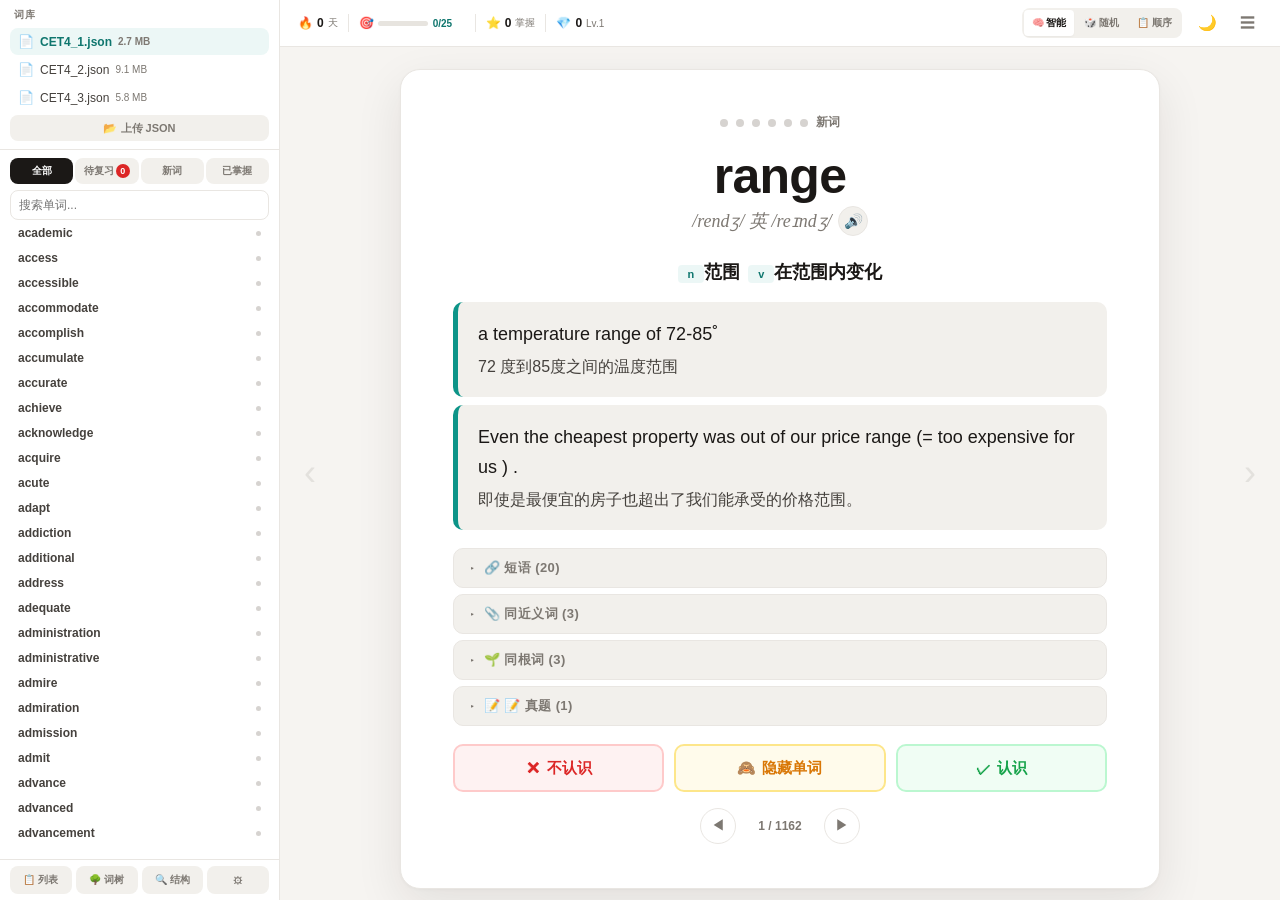
==== viewer.html @ 0e66615e "添加侧边栏收起功能（桌面/iPad）和屏幕左右点击翻词区域" ====
<!DOCTYPE html>
<html lang="zh-CN">
<head>
<meta charset="UTF-8">
<meta name="viewport" content="width=device-width,initial-scale=1">
<title>别时容易见时难</title>
<style>
:root{--bg:#f6f4f1;--sur:#fff;--s2:#f2f0ec;--s3:#e7e4df;--ink:#1b1816;--ik2:#45413d;--mu:#7d7872;--ln:#e9e6e2;--ac:#0d9488;--ad:rgba(13,148,136,0.08);--su:#16a34a;--sb:#f0fdf4;--da:#dc2626;--db:#fef2f2;--am:#d97706;--bl:#2563eb;--pu:#7c3aed;--ra:16px;--rs:10px;--rx:8px}
.dark{--bg:#1a1817;--sur:#252220;--s2:#2d2a28;--s3:#3d3a37;--ink:#e8e4e1;--ik2:#b8b3af;--mu:#8d8782;--ln:#353230;--ad:rgba(13,148,136,0.15);--sb:#0d2e1a;--db:#3f1a1a}
.dark .scard{box-shadow:0 1px 3px rgba(0,0,0,.2),0 16px 48px rgba(0,0,0,.35)}
.dark .scard.ok{box-shadow:0 0 0 3px var(--su),0 16px 48px rgba(0,0,0,.35)}
.dark .scard.no{box-shadow:0 0 0 3px var(--da),0 16px 48px rgba(0,0,0,.35)}
.dark .dz{border-color:#3d3a37}.dark .ldot{background:#4d4a47}.dark .wdot{background:#4d4a47}
.dark .mbtn.ac{box-shadow:0 1px 2px rgba(0,0,0,.3)}.dark .mbtn.ac{color:var(--ink)}
.dark tr:hover td{background:#2d2a28}.dark th:hover{background:#353230}
.dark .modal-overlay{background:rgba(0,0,0,.6)}.dark .toast{background:#e8e4e1;color:#1a1817}
.dark .wli.ac,.dark .fitem.ac{color:#2dd4bf}
.dark .act.no{border-color:#5c1a1a}.dark .act.no:hover{background:#3f1a1a}
.dark .act.ok{border-color:#0d3d1a}.dark .act.ok:hover{background:#0d2e1a}
.dark .act.rv{background:#2d2410;border-color:#5c4a18}.dark .act.rv:hover{background:#3d3018}
.dark .dbtn2.rst:hover{background:#3f1a1a}
.dark .dbtn2.exp{background:#0d1a3a;color:#60a5fa}.dark .dbtn2.exp:hover{background:#152540}
.dark .dbtn2.imp{background:#1a1035;color:#a78bfa}.dark .dbtn2.imp:hover{background:#251845}
.dark .spbtn{background:#2d2a28;border-color:#3d3a37}.dark .spbtn:hover{background:#3d3a37}
*{box-sizing:border-box;margin:0;padding:0}
body{background:var(--bg);color:var(--ink);font-family:-apple-system,BlinkMacSystemFont,"Segoe UI","PingFang SC","Microsoft YaHei",sans-serif;height:100vh;overflow:hidden;-webkit-font-smoothing:antialiased}
button,input{font:inherit;outline:none}button{cursor:pointer;background:none;border:none}
.hid{display:none!important}

.app{display:flex;height:100vh}
.side{width:280px;min-width:280px;background:var(--sur);border-right:1px solid var(--ln);display:flex;flex-direction:column;z-index:40;transition:transform .25s}
.side-sec{padding:8px 10px}.side-sec+.side-sec{border-top:1px solid var(--ln);flex:1;display:flex;flex-direction:column;min-height:0}
.side-ttl{font-size:10px;font-weight:800;text-transform:uppercase;letter-spacing:.5px;color:var(--mu);margin-bottom:6px;padding:0 4px}
.flist{display:flex;flex-direction:column;gap:1px;margin-bottom:4px}
.fitem{display:flex;align-items:center;gap:6px;width:100%;padding:6px 8px;border-radius:var(--rx);font-size:12px;text-align:left;color:var(--ik2);transition:background .1s}
.fitem:hover{background:var(--s2)}.fitem.ac{background:var(--ad);color:#0f766e;font-weight:700}
.fitem .fi{font-size:13px;flex-shrink:0}.fitem .fn{overflow:hidden;text-overflow:ellipsis;white-space:nowrap;display:block}.fitem .fs{display:block;font-size:10px;color:var(--mu)}
.up-row{margin-top:2px}.up-btn{display:block;width:100%;height:26px;border-radius:var(--rx);background:var(--s2);font-size:11px;font-weight:600;color:var(--mu);display:flex;align-items:center;justify-content:center;cursor:pointer}.up-btn:hover{background:var(--s3);color:var(--ink)}

.ftabs{display:flex;gap:2px;margin-bottom:6px}
.ftab{flex:1;height:26px;border-radius:var(--rx);font-size:10px;font-weight:600;color:var(--mu);background:var(--s2);display:flex;align-items:center;justify-content:center;gap:2px;transition:all .1s}
.ftab:hover{color:var(--ik2);background:var(--s3)}.ftab.ac{background:var(--ink);color:#fff}
.badge{display:inline-flex;align-items:center;justify-content:center;min-width:14px;height:14px;padding:0 3px;border-radius:7px;background:var(--da);color:#fff;font-size:9px;font-weight:700}.ftab.ac .badge{background:rgba(255,255,255,.3)}

.srch{width:100%;height:30px;padding:0 8px;border:1px solid var(--ln);border-radius:var(--rx);font-size:12px;background:var(--sur);margin-bottom:4px}.srch:focus{border-color:var(--ac);box-shadow:0 0 0 3px var(--ad)}
.wlist{flex:1;overflow-y:auto;display:flex;flex-direction:column;gap:1px}
.wli{display:flex;align-items:center;justify-content:space-between;padding:5px 8px;border-radius:var(--rx);font-size:12px;text-align:left;color:var(--ik2);transition:background .1s}
.wli:hover{background:var(--s2)}.wli.ac{background:var(--ad);color:#0f766e;font-weight:700}
.wli .ww{font-weight:600;overflow:hidden;text-overflow:ellipsis;white-space:nowrap}
.wdot{width:5px;height:5px;border-radius:50%;background:#d6d3d0;flex-shrink:0}
.wdot.l0{background:#d6d3d0}.wdot.l1{background:var(--da)}.wdot.l2{background:var(--am)}.wdot.l3{background:var(--bl)}.wdot.l4{background:var(--ac)}.wdot.l5{background:var(--su)}.wdot.l6{background:var(--pu)}

.sfoot{padding:6px 10px;border-top:1px solid var(--ln);display:flex;gap:4px}
.sfbtn{flex:1;height:28px;border-radius:var(--rx);font-size:10px;font-weight:600;color:var(--mu);background:var(--s2);transition:all .1s}.sfbtn:hover{background:var(--s3);color:var(--ink)}

.main{flex:1;display:flex;flex-direction:column;min-width:0;overflow:hidden;position:relative}
.sbar{display:flex;align-items:center;gap:10px;padding:8px 18px;background:var(--sur);border-bottom:1px solid var(--ln);flex-shrink:0;flex-wrap:wrap}
.sbi{display:flex;align-items:center;gap:4px;font-size:12px;font-weight:600;white-space:nowrap}
.sbi .sv{font-weight:800}.sbi .sl{color:var(--mu);font-weight:500;font-size:10px}
.sd{width:1px;height:18px;background:var(--ln)}
.pwrap{display:flex;align-items:center;gap:5px}
.pbar{width:50px;height:5px;background:var(--s3);border-radius:3px;overflow:hidden}
.pfill{height:100%;background:var(--ac);border-radius:3px;transition:width .35s}
.ptxt{font-size:10px;font-weight:700;color:#0f766e;min-width:32px}
.ssp{flex:1}
.msw{display:flex;gap:2px;background:var(--s2);border-radius:var(--rx);padding:2px}
.mbtn{height:26px;padding:0 8px;border-radius:4px;font-size:10px;font-weight:700;color:var(--mu)}.mbtn:hover{color:var(--ik2)}.mbtn.ac{background:var(--sur);color:var(--ink);box-shadow:0 1px 2px rgba(0,0,0,.04)}
.ibtn{width:30px;height:30px;border-radius:var(--rx);font-size:15px;color:var(--mu);display:flex;align-items:center;justify-content:center}.ibtn:hover{background:var(--s2)}

.study{flex:1;overflow-y:auto;display:flex;flex-direction:column;align-items:center;padding:22px 16px 36px}
.welc{display:flex;flex-direction:column;align-items:center;justify-content:center;flex:1;width:100%;max-width:540px;text-align:center}
.dz{border:2px dashed #d6d3d0;border-radius:16px;background:var(--sur);padding:40px 24px;transition:all .2s}.dz.dover{border-color:var(--ac);background:var(--ad)}
.dz h2{font-size:22px;font-weight:800;margin-bottom:6px}.dz .dp{font-size:13px;color:var(--mu);margin:4px 0}
.dbtn{display:inline-block;padding:10px 24px;border-radius:var(--rs);background:var(--ac);color:#fff;font-size:13px;font-weight:700;cursor:pointer;margin:8px 0}.dbtn:hover{background:#0f766e}

.loading{display:flex;flex-direction:column;align-items:center;gap:10px;color:var(--mu);flex:1;justify-content:center}
.ldr{width:28px;height:28px;border:3px solid var(--ln);border-top-color:var(--ac);border-radius:50%;animation:spin .7s linear infinite}@keyframes spin{to{transform:rotate(360deg)}}

.card-wrap{width:760px;max-width:100%}
.scard{padding:44px 52px;background:var(--sur);border-radius:20px;border:1px solid var(--ln);box-shadow:0 1px 3px rgba(0,0,0,.03),0 16px 48px rgba(28,25,23,.09);animation:cin .28s ease}@keyframes cin{from{opacity:0;transform:translateY(10px)}to{opacity:1;transform:translateY(0)}}
.scard.ok{box-shadow:0 0 0 3px var(--su),0 16px 48px rgba(28,25,23,.09)}.scard.no{box-shadow:0 0 0 3px var(--da),0 16px 48px rgba(28,25,23,.09)}
.lvlrow{display:flex;align-items:center;justify-content:center;gap:8px;margin-bottom:18px}
.ldot{width:8px;height:8px;border-radius:50%;background:#d6d3d0;transition:all .3s}.ldot.fil{background:var(--ac)}.ldot.mst{background:var(--pu);box-shadow:0 0 5px rgba(124,58,237,.3)}
.lvltxt{font-size:12px;font-weight:700;color:var(--mu);letter-spacing:.3px}
.wzone{text-align:center;margin-bottom:24px;position:relative}
.word{font-size:clamp(30px,7vw,50px);font-weight:900;letter-spacing:-.7px;line-height:1.1;color:var(--ink);margin-bottom:2px;cursor:pointer;user-select:none;transition:filter .3s,opacity .3s}.word.blr{filter:blur(10px);opacity:.1}
.wblur{position:absolute;top:50%;left:50%;transform:translate(-50%,-50%);pointer-events:none;font-size:12px;color:var(--mu);opacity:0;transition:opacity .2s}.word.blr~.wblur{opacity:1}
.pron{font-size:18px;color:var(--mu);font-family:Georgia,serif;font-style:italic;display:flex;align-items:center;justify-content:center;gap:6px}
.spbtn{width:30px;height:30px;border-radius:50%;background:var(--s2);font-size:14px;display:inline-flex;align-items:center;justify-content:center;border:1px solid var(--ln);flex-shrink:0}.spbtn:hover{background:var(--s3)}

.trans{display:flex;flex-wrap:wrap;gap:8px;margin-bottom:18px;justify-content:center}
.tpos{font-size:11px;font-weight:800;color:#0f766e;background:var(--ad);padding:3px 10px;border-radius:4px}.tmean{font-size:18px;color:var(--ink);font-weight:600}

.sents{display:flex;flex-direction:column;gap:8px;margin-bottom:18px}
.sent{padding:18px 20px;background:var(--s2);border-radius:var(--rs);border-left:5px solid var(--ac)}.sent .en{font-size:18px;line-height:1.65;color:var(--ink);font-weight:500;margin-bottom:4px}.sent .cn{font-size:16px;color:var(--ik2);line-height:1.6}

.extras{margin-bottom:18px}
.xsec{border:1px solid var(--ln);border-radius:var(--rs);background:var(--s2);margin-bottom:6px;overflow:hidden}
.xsec summary{padding:10px 16px;font-size:13px;font-weight:700;text-transform:uppercase;letter-spacing:.4px;color:var(--mu);cursor:pointer;list-style:none;display:flex;align-items:center;gap:4px;user-select:none}.xsec summary::-webkit-details-marker{display:none}.xsec summary::before{content:'▸';font-size:8px;width:10px;transition:transform .15s}.xsec[open] summary::before{transform:rotate(90deg)}.xsec summary:hover{color:var(--ink)}.xbody{padding:0 16px 12px}.xline{font-size:15px;line-height:1.7;color:var(--ik2);margin-bottom:4px}.xline b{color:var(--ink);font-weight:700}

.acts{display:flex;gap:10px;margin-bottom:16px}
.act{flex:1;height:48px;border-radius:var(--rs);font-size:15px;font-weight:700;display:flex;align-items:center;justify-content:center;gap:6px;transition:all .15s;border:2px solid transparent}
.act.no{background:var(--db);color:var(--da);border-color:#fecaca}.act.no:hover{background:#fee2e2;transform:translateY(-1px);box-shadow:0 3px 10px rgba(220,38,38,.1)}
.act.rv{background:#fffbeb;color:var(--am);border-color:#fde68a}.act.rv:hover{background:#fef3c7;transform:translateY(-1px);box-shadow:0 3px 10px rgba(217,119,6,.08)}
.act.ok{background:var(--sb);color:var(--su);border-color:#bbf7d0}.act.ok:hover{background:#dcfce7;transform:translateY(-1px);box-shadow:0 3px 10px rgba(22,163,74,.1)}

.navr{display:flex;align-items:center;justify-content:center;gap:14px}
.narr{width:36px;height:36px;border-radius:50%;font-size:14px;color:var(--mu);border:1px solid var(--ln);display:flex;align-items:center;justify-content:center;transition:all .15s}.narr:hover{background:var(--ink);color:#fff;border-color:var(--ink)}
.npos{font-size:12px;font-weight:700;color:var(--mu);min-width:60px;text-align:center}

.wtree{width:720px;max-width:100%;padding:26px 30px;background:var(--sur);border-radius:16px;border:1px solid var(--ln);box-shadow:0 8px 40px rgba(28,25,23,.08)}
.wtword{font-size:38px;font-weight:900;letter-spacing:-.5px;color:#0f766e;text-align:center;margin-bottom:4px}
.wtpron{text-align:center;font-size:14px;color:var(--mu);font-style:italic;margin-bottom:18px;font-family:Georgia,serif}
.wtb{margin:5px 0 5px 16px}.wtbh{display:flex;align-items:center;gap:4px;font-weight:700;font-size:15px;color:var(--ink);cursor:pointer;user-select:none;padding:3px 0;transition:color .1s}.wtbh:hover{color:var(--ac)}.wtba{font-size:8px;color:var(--mu);width:12px;flex-shrink:0;transition:transform .15s}.wtba.op{transform:rotate(90deg)}.wtbb{overflow:hidden;transition:max-height .25s}.wtbb.cl{max-height:0!important}
.wtl{padding:3px 0 3px 22px;font-size:14px;color:var(--ik2);line-height:1.6}.wtl .tpos{font-size:9px;margin-right:4px}
.wtleaf-s{margin-left:6px;padding:3px 8px;font-size:11px;color:var(--mu);border-left:2px solid var(--ln)}

.tblbar{display:flex;align-items:center;justify-content:space-between;margin-bottom:10px;width:100%}
.tblttl{font-size:13px;font-weight:700}.backbtn{padding:6px 12px;border-radius:var(--rx);font-size:11px;font-weight:600;color:#0f766e;background:var(--ad)}.backbtn:hover{background:rgba(13,148,136,.15)}
.tblwrap{overflow-x:auto;border:1px solid var(--ln);border-radius:var(--ra);background:var(--sur);width:100%}
table{width:100%;border-collapse:collapse;font-size:14px}thead{position:sticky;top:0;z-index:2}
th{padding:10px 14px;background:var(--s2);border-bottom:2px solid var(--ln);text-align:left;font-weight:700;font-size:10px;text-transform:uppercase;letter-spacing:.3px;white-space:nowrap;cursor:pointer;color:var(--ik2)}th:hover{background:#dde6e1}
td{padding:9px 14px;border-bottom:1px solid var(--ln);max-width:220px;overflow:hidden;text-overflow:ellipsis;white-space:nowrap}tr{cursor:pointer;transition:background .1s}tr:hover td{background:#f8faf9}tr:last-child td{border-bottom:none}
.pager{display:flex;align-items:center;justify-content:center;gap:3px;margin-top:10px}.pager button{min-width:28px;height:28px;border-radius:var(--rx);font-size:11px;font-weight:600;color:var(--ik2);border:1px solid var(--ln);background:var(--sur)}.pager button:hover{background:var(--s2)}.pager button.ac{border-color:var(--ac);background:var(--ac);color:#fff}.pager button:disabled{opacity:.3;cursor:default}.pinfo{padding:0 3px;color:var(--mu);font-size:11px}

.tree-wrap{border:1px solid var(--ln);border-radius:var(--ra);background:var(--sur);padding:12px 16px;width:100%;font-size:12px;font-family:"SF Mono","Fira Code","Consolas",monospace;line-height:1.6;overflow-x:auto}
.tnode{margin-left:16px}.tkey{display:flex;align-items:center;gap:2px;cursor:pointer;user-select:none}.tkey:hover{color:var(--ac)}.ttog{width:14px;font-size:8px;flex-shrink:0;color:var(--mu)}.tleaf{display:flex;align-items:baseline;gap:4px}.tp{color:#0f766e;font-weight:600}.ts{color:var(--da)}.tn{color:var(--bl)}.tb{color:var(--pu)}.tnl{color:var(--mu);font-style:italic}.tbr{color:var(--mu);font-weight:700}

.modal-overlay{position:fixed;inset:0;background:rgba(0,0,0,.3);display:flex;align-items:center;justify-content:center;z-index:100;padding:20px;backdrop-filter:blur(2px)}
.modal{width:min(440px,100%);max-height:80vh;background:var(--sur);border-radius:var(--ra);box-shadow:0 20px 50px rgba(0,0,0,.2);display:flex;flex-direction:column}
.mhead{display:flex;align-items:center;justify-content:space-between;padding:12px 16px;border-bottom:1px solid var(--ln)}.mttl{font-weight:700;font-size:14px}.mcls{width:28px;height:28px;border-radius:var(--rx);font-size:15px;color:var(--mu);display:flex;align-items:center;justify-content:center}.mcls:hover{background:var(--s2)}
.mbody{padding:14px 16px;overflow-y:auto}.mrow{margin-bottom:14px}.mrow label{display:block;font-size:12px;font-weight:700;margin-bottom:5px}.mrow input[type=number]{width:80px;height:32px;padding:0 8px;border:1px solid var(--ln);border-radius:var(--rx);font-size:13px}.itags{display:flex;gap:5px;flex-wrap:wrap}.itag{padding:3px 8px;border-radius:14px;background:var(--s2);font-size:11px;font-weight:600;color:var(--ik2)}
.dbtn2{width:100%;height:36px;border-radius:var(--rx);font-size:12px;font-weight:700;margin-top:6px}.dbtn2.rst{background:var(--db);color:var(--da)}.dbtn2.rst:hover{background:#fee2e2}.dbtn2.exp{background:#eff6ff;color:var(--bl)}.dbtn2.exp:hover{background:#dbeafe}.dbtn2.imp{background:#faf5ff;color:var(--pu)}.dbtn2.imp:hover{background:#ede9fe}
.sethint{margin-top:8px;font-size:10px;color:var(--mu);text-align:center}

.toast{position:fixed;top:14px;left:50%;transform:translateX(-50%);background:var(--ink);color:#fff;padding:8px 20px;border-radius:20px;font-size:13px;font-weight:700;z-index:200;pointer-events:none;animation:tIn .3s ease,tOut .3s ease 2s forwards}
@keyframes tIn{from{opacity:0;transform:translateX(-50%) translateY(-18px)}}@keyframes tOut{to{opacity:0;transform:translateX(-50%) translateY(-18px)}}
.fitem-wrap{display:flex;align-items:center;gap:0}.fitem-wrap .fitem{flex:1}.fdel{width:22px;height:22px;border-radius:50%;font-size:11px;color:var(--mu);display:flex;align-items:center;justify-content:center;flex-shrink:0;opacity:0;transition:opacity .15s}.fitem-wrap:hover .fdel{opacity:1}.fdel:hover{background:var(--db);color:var(--da)}.fidb{font-size:9px;color:var(--ac);font-weight:600}.fup{font-size:9px;padding:1px 5px;border-radius:6px;background:var(--ad);color:#0f766e;font-weight:700}
@media(min-width:781px){.app.side-closed .side{width:0;min-width:0;border-right:none;overflow:hidden}.app.side-closed .side>*{display:none}}
.tapz{position:absolute;top:46px;bottom:0;width:60px;z-index:25;display:flex;align-items:center;justify-content:center;-webkit-tap-highlight-color:transparent;user-select:none}
.tapz span{font-size:36px;color:var(--mu);opacity:.15;transition:opacity .15s;pointer-events:none}
.tapz:active{background:rgba(13,148,136,0.06)}.tapz:active span{opacity:.5}
.tapz-l{left:0}.tapz-r{right:0}
@media(max-width:780px){
.app.side-closed .side{left:-280px!important;width:280px;min-width:280px}.app.side-closed .side>*{display:block}
.tapz{width:44px}.tapz span{font-size:28px}
.side{position:fixed;left:-280px;top:0;bottom:0;width:280px;min-width:280px;box-shadow:4px 0 25px rgba(0,0,0,.12)}.side.op{left:0}
.sbar{gap:6px;padding:5px 10px}.sd{display:none}.sl{display:none}.mbtn{font-size:9px;padding:0 6px}
.study{padding:14px 8px 28px}.scard{padding:24px 16px;border-radius:var(--rs)}.word{font-size:30px}
.acts{gap:5px}.act{height:42px;font-size:12px}.dz{padding:28px 14px}
}
</style>
</head>
<body>
<div class="app">
<aside class="side" id="side">
<div class="side-sec"><div class="side-ttl">词库</div><div class="flist" id="flist"><p style="font-size:11px;color:var(--mu);padding:6px 4px">连接服务器...</p></div><div class="up-row"><label class="up-btn">📂 上传 JSON<input type="file" id="filein" accept=".json" multiple hidden></label></div></div>
<div class="side-sec">
<div class="ftabs" id="ftabs"><button class="ftab ac" data-f="all">全部</button><button class="ftab" data-f="due">待复习<span class="badge" id="dbdg">0</span></button><button class="ftab" data-f="new">新词</button><button class="ftab" data-f="done">已掌握</button></div>
<input class="srch" id="ssrch" placeholder="搜索单词..." autocomplete="off"><div class="wlist" id="wlist"></div>
</div>
<div class="sfoot"><button class="sfbtn" id="tblbtn">📋 列表</button><button class="sfbtn" id="wtbtn">🌳 词树</button><button class="sfbtn" id="rtbtn">🔍 结构</button><button class="sfbtn" id="stbtn">⚙</button></div>
</aside>

<main class="main">
<div class="sbar">
<div class="sbi"><span>🔥</span><span class="sv" id="stv">0</span><span class="sl">天</span></div><div class="sd"></div>
<div class="sbi"><span>🎯</span><div class="pwrap"><div class="pbar"><div class="pfill" id="pfill"></div></div><span class="ptxt" id="ptxt">0/25</span></div></div><div class="sd"></div>
<div class="sbi"><span>⭐</span><span class="sv" id="msv">0</span><span class="sl">掌握</span></div><div class="sd"></div>
<div class="sbi"><span>💎</span><span class="sv" id="xpv">0</span><span class="sl">Lv.<span id="lvv">1</span></span></div><div class="ssp"></div>
<div class="msw"><button class="mbtn ac" data-m="smart">🧠 智能</button><button class="mbtn" data-m="random">🎲 随机</button><button class="mbtn" data-m="seq">📋 顺序</button></div>
<button class="ibtn" id="dmtog" title="夜间模式">🌙</button>
<button class="ibtn" id="sdtog">☰</button>
</div>

<div class="study" id="study">
<div class="welc" id="welc"><div class="dz" id="dz"><div style="font-size:44px;margin-bottom:6px">📚</div><h2>别时容易见时难</h2><p class="dp">拖拽 JSON 文件到此处</p><p class="dp" style="font-size:11px">或</p><label class="dbtn">选择文件<input type="file" id="wfin" accept=".json" multiple hidden></label><p class="dp" style="font-size:11px;color:var(--mu)" id="shint">尝试连接词库服务器...</p></div></div>
<div class="loading hid" id="ldv"><div class="ldr"></div><p>正在解析词库...</p></div>

<div class="hid" id="cdv"><div class="card-wrap"><div class="scard" id="scard">
<div class="lvlrow"><div class="ldot"></div><div class="ldot"></div><div class="ldot"></div><div class="ldot"></div><div class="ldot"></div><div class="ldot"></div><span class="lvltxt" id="lvltxt">新词</span></div>
<div class="wzone"><h1 class="word" id="cword">—</h1><div class="wblur" id="cwblur"><span>点击显示单词</span></div><div class="pron"><span id="cpron"></span><button class="spbtn" id="cspk">🔊</button></div></div>
<div class="trans" id="ctrans"></div><div class="sents" id="csents"></div><div class="extras" id="cextras"></div>
<div class="acts"><button class="act no" id="btnno"><span>✕</span><span>不认识</span></button><button class="act rv" id="btnrv"><span>🙈</span><span>隐藏单词</span></button><button class="act ok" id="btnok"><span>✓</span><span>认识</span></button></div>
<div class="navr"><button class="narr" id="btnpr">◀</button><span class="npos" id="npos">1/1</span><button class="narr" id="btnnx">▶</button></div>
</div></div></div>

<div class="hid" id="wtv"><div class="wtree" id="wtcard"></div><div class="navr" style="margin-top:14px"><button class="narr" id="wtpr">◀</button><span class="npos" id="wtnp">1/1</span><button class="narr" id="wtnx">▶</button></div><button class="backbtn" id="wtbak" style="display:block;margin:10px auto 0">← 返回卡片</button></div>

<div class="hid" id="tbv"><div class="tblbar"><span class="tblttl" id="tblttl"></span><button class="backbtn" id="tblbak">← 返回卡片</button></div><div class="tblwrap"><table><thead id="tbh"></thead><tbody id="tbb"></tbody></table></div><div class="pager" id="tpgr"></div></div>

<div class="hid" id="rtv"><div class="tblbar"><span class="tblttl" id="rtttl"></span><button class="backbtn" id="rtbak">← 返回卡片</button></div><div class="tree-wrap" id="troot"></div></div>
</div>
<div class="tapz tapz-l hid" id="tapL"><span>‹</span></div>
<div class="tapz tapz-r hid" id="tapR"><span>›</span></div>
</main>
</div>

<div class="modal-overlay hid" id="modal"><div class="modal"><div class="mhead"><span class="mttl">设置</span><button class="mcls" id="mcls">✕</button></div><div class="mbody">
<div class="mrow"><label>每日目标（单词数）</label><input type="number" id="dginp" min="5" max="200" value="25"></div>
<div class="mrow"><label>艾宾浩斯复习间隔</label><div class="itags" id="itags"></div></div>
<button class="dbtn2 rst" id="rstbtn">⚠ 重置学习进度</button>
<button class="dbtn2 exp" id="expbtn">📤 导出学习数据</button>
<button class="dbtn2 imp" id="impbtn">📥 导入学习数据</button>
<input type="file" id="impfin" accept=".json" hidden>
<p class="sethint" style="color:var(--ac);font-weight:600">v2.2 · 数据保存在浏览器本地</p><div class="mrow" style="margin-top:12px"><label>⌨ 快捷键</label><div style="font-size:11px;color:var(--ik2);line-height:1.6"><b>← →</b> 前后翻词 &nbsp;<b>空格</b> 下一个<br><b>1/A</b> 不认识 &nbsp;<b>2/D</b> 认识 &nbsp;<b>3/S/F</b> 显隐<br><b>R</b> 朗读 &nbsp;<b>Esc</b> 返回卡片视图</div></div>
</div></div></div>

<script>
// ─── Ebbinghaus intervals ──────────────────────────────────
const IV = [0,1,2,4,7,15,30], MAXL = IV.length-1, SK = 'vh3';
function $(id){return document.getElementById(id)}

let store = (()=>{try{let r=localStorage.getItem(SK);return r?JSON.parse(r):{}}catch{return{}}})();
if(!store.stats) store.stats = {streak:0,lastStudyDate:'',totalReviews:0,totalCorrect:0,todayCount:0,dailyGoal:25,xp:0};
if(!store.words) store.words = {};
function svs(){localStorage.setItem(SK,JSON.stringify(store))}

let df=null, items=[], q=[], qi=0, filter='all', mode='smart', srch='', tpage=0, flc=false;
const PS=100;
let cfiles=[];
// ─── IndexedDB ────────────────────────────────────────────────
const DB_NAME='vh_files', DB_VER=1;
function idb(){return new Promise((ok,err)=>{let r=indexedDB.open(DB_NAME,DB_VER);r.onupgradeneeded=()=>{if(!r.result.objectStoreNames.contains('files'))r.result.createObjectStore('files')};r.onsuccess=()=>ok(r.result);r.onerror=err})}
async function idbSave(name,content){let db=await idb();return new Promise((ok,err)=>{let t=db.transaction('files','readwrite'),s=t.objectStore('files');s.put({name,content,time:Date.now()},name);t.oncomplete=ok;t.onerror=err})}
async function idbLoad(name){let db=await idb();return new Promise((ok,err)=>{let t=db.transaction('files','readonly'),s=t.objectStore('files'),r=s.get(name);r.onsuccess=()=>ok(r.result);r.onerror=err})}
async function idbList(){let db=await idb();return new Promise((ok,err)=>{let t=db.transaction('files','readonly'),s=t.objectStore('files'),r=s.getAll();r.onsuccess=()=>ok(r.result);r.onerror=err})}
async function idbDelete(name){let db=await idb();return new Promise((ok,err)=>{let t=db.transaction('files','readwrite'),s=t.objectStore('files');s.delete(name);t.oncomplete=ok;t.onerror=err})}


// ─── Helpers ───────────────────────────────────────────────
function io(v){return v!==null&&typeof v==='object'&&!Array.isArray(v)}
function ia(v){return Array.isArray(v)}
function isc(v){return v===null||typeof v==='string'||typeof v==='number'||typeof v==='boolean'}
function ss(v){if(v===null||v===undefined)return'';if(typeof v==='object')return JSON.stringify(v);return String(v)}
function fs(b){if(b<1024)return b+' B';if(b<1048576)return(b/1024).toFixed(1)+' KB';return(b/1048576).toFixed(1)+' MB'}
function shf(a){for(let i=a.length-1;i>0;i--){let j=Math.floor(Math.random()*(i+1));[a[i],a[j]]=[a[j],a[i]]}}
function esc(s){return String(s).replace(/&/g,'&amp;').replace(/</g,'&lt;').replace(/>/g,'&gt;').replace(/"/g,'&quot;')}
function fk(){return df||store.currentFile||'default'}
function ws(id){let k=fk();if(!store.words[k])store.words[k]={};if(!store.words[k][id])store.words[k][id]={level:0,nextReview:0,reviews:0,correct:0,wrong:0,lastReview:0,firstSeen:Date.now()};return store.words[k][id]}
function cleanX(o){let out={};for(let[k,v]of Object.entries(o)){if(v!==''&&v!==null&&v!==undefined&&!(ia(v)&&v.length===0))out[k]=v}return out}

// ─── Normalization ─────────────────────────────────────────
function normItems(raw){
  let src=[];
  if(ia(raw))src=raw;
  else if(io(raw)){for(let v of Object.values(raw)){if(ia(v)&&v.length>0){src=v;break}}if(src.length===0)src=[raw]}
  return src.map(normItem);
}
function normItem(item){
  if(!io(item))return{id:ss(item),word:ss(item),phonetic:'',translations:[],sentences:[],extra:{},raw:item};
  let c4=item.content?.word?.content;
  if(c4){
    let trans=(c4.trans||[]).map(t=>({pos:t.pos||'',meaning:t.tranCn||''})).filter(t=>t.meaning);
    let sts=c4.sentence?.sentences||c4.realExamSentence?.sentences||[];
    let sentences=sts.filter(s=>s.sContent&&s.sCn).map(s=>({en:s.sContent,cn:s.sCn}));
    let word=item.headWord||c4.wordHead||'';
    let examQ=(c4.exam||[]).map(e=>({question:e.question||'',choices:(e.choices||[]).map(c=>c.choice),answer:e.answer?.explain||'',rightIdx:e.answer?.rightIndex}));
    return{id:word.toLowerCase(),word,phonetic:c4.usphone||c4.phone||'',translations:trans,sentences,extra:cleanX({
      ukphone:c4.ukphone||'',phrases:(c4.phrase?.phrases||[]).map(p=>({en:p.pContent||'',cn:p.pCn||''})),
      synos:(c4.syno?.synos||[]).map(s=>({pos:s.pos||'',words:(s.hwds||[]).map(h=>h.w).join('、'),meaning:s.tran||''})),
      rels:(c4.relWord?.rels||[]).map(r=>({pos:r.pos||'',words:(r.words||[]).map(w=>w.hwd+' '+(w.tran||'')).join('、')})),
      remMethod:c4.remMethod?.val||'',antos:(c4.antos?.antos||[]).map(a=>({pos:a.pos||'',words:(a.hwds||[]).map(h=>h.w).join('、'),meaning:a.tran||''})),exam:examQ
    }),raw:item};
  }
  let word=item.word||item.headWord||item.term||item.name||item.title||ss(item.id||'');
  let phonetic=item.phonetic||item.usphone||item.phone||'';
  let tl=item.translation||item.meaning||item.definition||'';
  let tArr=item.translations||(tl?[{pos:'',meaning:tl}]:[]);
  let sentences=[];let rs=item.sentences||item.examples||[];
  if(ia(rs))sentences=rs.map(s=>io(s)?{en:s.en||s.sContent||'',cn:s.cn||s.sCn||''}:{en:ss(s),cn:''}).filter(s=>s.en);
  return{id:word.toLowerCase(),word:ss(word),phonetic:ss(phonetic),translations:ia(tArr)?tArr:[{pos:'',meaning:ss(tArr)}],sentences,extra:cleanX({}),raw:item};
}

// ─── Load ──────────────────────────────────────────────────
function loadFromJson(json,filename){
  df=filename||'uploaded';store.currentFile=df;items=normItems(json);
  for(let it of items)ws(it.id);
  svs();upStats();buildQ();renderSide();renderFiles();showV('cdv');renderCard();
}
async function loadFile(filename){
  showV('ldv');
  try{let r=await fetch(filename);if(!r.ok)throw Error('fail');loadFromJson(await r.json(),filename);return}catch{}
  try{let entry=await idbLoad(filename);if(entry){loadFromJson(JSON.parse(entry.content),filename);return}}catch{}
  $('shint').textContent='\u274c \u52a0\u8f7d\u5931\u8d25: '+filename;showV('welc')
}
async function handleFiles(fl){
  let files=[...fl].filter(f=>f.name.endsWith('.json'));
  if(!files.length){toast('\u8bf7\u9009\u62e9 JSON \u6587\u4ef6');return}
  showV('ldv');let f=files[0];
  let raw=await new Promise((ok,err)=>{let rd=new FileReader();rd.onload=()=>ok(rd.result);rd.onerror=err;rd.readAsText(f)});
  try{await idbSave(f.name,raw)}catch(e){console.warn('IDB save failed',e)}
  try{await fetch('/api/upload?name='+encodeURIComponent(f.name),{method:'POST',body:raw,headers:{'Content-Type':'application/json'}})}catch{}
  try{loadFromJson(JSON.parse(raw),f.name);toast('\u5df2\u52a0\u8f7d '+f.name)}catch{toast('JSON \u89e3\u6790\u5931\u8d25');showV('welc')}
  await loadFileList();renderFiles();
}

// ─── Queue ─────────────────────────────────────────────────
function buildQ(){
  let ids=items.map((_,i)=>i);
  if(mode==='random'){shf(ids);q=ids}
  else if(mode==='seq'){q=ids}
  else{
    let due=ids.filter(i=>{let w=ws(items[i].id);return w.level>0&&w.level<MAXL&&w.nextReview<=Date.now()});
    let dn=ids.filter(i=>{let w=ws(items[i].id);return w.level===0&&w.reviews===0});
    let rest=ids.filter(i=>!due.includes(i)&&!dn.includes(i));
    shf(dn);shf(rest);q=[...due,...dn,...rest];
  }
  if(qi>=q.length)qi=0;
}
function filtIdxs(){
  return items.map((_,i)=>i).filter(i=>{
    let w=ws(items[i].id),wd=items[i].word.toLowerCase(),sq=srch.toLowerCase();
    if(sq&&!wd.includes(sq)){let tr=items[i].translations.map(t=>t.meaning).join(' ');if(!tr.toLowerCase().includes(sq))return false}
    switch(filter){case'due':return w.level>0&&w.level<MAXL&&w.nextReview<=Date.now();case'new':return w.level===0&&w.reviews===0;case'done':return w.level>=MAXL;default:return true}
  });
}

// ─── Stats ─────────────────────────────────────────────────
function upStats(){
  let st=store.stats,today=new Date().toISOString().slice(0,10);
  if(st.lastStudyDate!==today){
    let yest=new Date(Date.now()-86400000).toISOString().slice(0,10);
    if(st.lastStudyDate===yest)st.streak+=1;else if(st.lastStudyDate!==today)st.streak=st.todayCount>0?1:0;
    st.lastStudyDate=today;st.todayCount=0;svs();
  }
  let f=fk(),wa=store.words[f]||{},mst=0,dc=0;
  for(let[,w]of Object.entries(wa)){if(w.level>=MAXL)mst++;if(w.level>0&&w.level<MAXL&&w.nextReview<=Date.now())dc++}
  $('stv').textContent=st.streak;$('ptxt').textContent=st.todayCount+'/'+st.dailyGoal;
  let pct=Math.min(100,Math.round((st.todayCount/st.dailyGoal)*100));
  $('pfill').style.width=pct+'%';$('pfill').style.background=pct>=100?'var(--su)':'var(--ac)';
  $('msv').textContent=mst;$('xpv').textContent=st.xp;$('lvv').textContent=Math.floor(st.xp/100)+1;
  $('dbdg').textContent=dc;
}
function recReview(id,correct){
  let w=ws(id),st=store.stats,today=new Date().toISOString().slice(0,10);
  if(st.lastStudyDate!==today){let yest=new Date(Date.now()-86400000).toISOString().slice(0,10);st.streak=(st.lastStudyDate===yest)?st.streak+1:1;st.lastStudyDate=today;st.todayCount=0}
  w.reviews++;w.lastReview=Date.now();st.totalReviews++;st.todayCount++;
  if(correct){w.correct++;st.totalCorrect++;if(w.level<MAXL)w.level++;w.nextReview=Date.now()+IV[Math.min(w.level,MAXL)]*86400000;st.xp+=10+Math.min(w.level*2,10)}
  else{w.wrong++;w.level=Math.max(0,w.level-1);w.nextReview=Date.now()+IV[w.level]*86400000;st.xp=Math.max(0,st.xp-3)}
  svs();upStats();renderSide();
  if(st.todayCount===st.dailyGoal)toast('🎉 今日目标达成！');
  if(st.totalReviews>0&&st.totalReviews%100===0)toast('🔥 累计复习 '+st.totalReviews+' 次！');
  let nl=Math.floor(st.xp/100)+1,ol=Math.floor((st.xp-(correct?18:0))/100)+1;
  if(nl>ol)toast('⬆ 升级！Lv.'+nl);
}
function toast(m){
  let el=document.createElement('div');el.className='toast';el.textContent=m;document.body.appendChild(el);setTimeout(()=>el.remove(),2500);
}

// ─── Views ─────────────────────────────────────────────────
function showV(n){['welc','ldv','cdv','wtv','tbv','rtv'].forEach(v=>$(v).classList.toggle('hid',v!==n));$('tapL').classList.toggle('hid',n!=='cdv'&&n!=='wtv');$('tapR').classList.toggle('hid',n!=='cdv'&&n!=='wtv')}

// ─── Card ──────────────────────────────────────────────────
function renderCard(){
  if(!items.length){showV('welc');return}
  showV('cdv');
  if(qi>=q.length)buildQ();if(!q.length){showV('welc');return}
  let it=items[q[qi]],w=ws(it.id),ex=it.extra||{};

  // Level dots
  let ld=document.querySelectorAll('#scard .ldot');
  ld.forEach((d,i)=>{d.classList.remove('fil','mst');if(w.level>=MAXL)d.classList.add('mst');else if(i<w.level)d.classList.add('fil')});
  $('lvltxt').textContent=['新词','初识','短时','巩固','一周','长期','已掌握'][Math.min(w.level,MAXL)];

  // Word
  $('cword').textContent=it.word;$('cword').classList.toggle('blr',flc);
  $('cpron').textContent=it.phonetic?'/'+it.phonetic+'/':'';
  if(ex.ukphone&&ex.ukphone!==it.phonetic)$('cpron').textContent+='  英 /'+ex.ukphone+'/';

  // Reveal btn
  $('btnrv').innerHTML=flc?'<span>👁</span><span>显示单词</span>':'<span>🙈</span><span>隐藏单词</span>';

  // Translations
  $('ctrans').innerHTML=it.translations.length?it.translations.map(t=>'<span class="trans-item">'+(t.pos?'<span class="tpos">'+t.pos+'</span>':'')+'<span class="tmean">'+t.meaning+'</span></span>').join(''):'';

  // Sentences
  $('csents').innerHTML=it.sentences.length?it.sentences.map(s=>'<div class="sent"><p class="en">'+s.en+'</p><p class="cn">'+s.cn+'</p></div>').join(''):'';

  // Extras
  let eh='';
  if(ex.phrases?.length)eh+=xsec('短语','🔗',ex.phrases,p=>'<p class="xline"><b>'+p.en+'</b> '+p.cn+'</p>');
  if(ex.synos?.length)eh+=xsec('同近义词','📎',ex.synos,s=>'<p class="xline"><span class="tpos">'+s.pos+'</span> '+s.words+' '+s.meaning+'</p>');
  if(ex.antos?.length)eh+=xsec('反义词','↔',ex.antos,a=>'<p class="xline"><span class="tpos">'+a.pos+'</span> '+a.words+' '+a.meaning+'</p>');
  if(ex.rels?.length)eh+=xsec('同根词','🌱',ex.rels,r=>'<p class="xline"><span class="tpos">'+r.pos+'</span> '+r.words+'</p>');
  if(ex.remMethod)eh+='<details class="xsec"><summary>🧠 记忆方法</summary><div class="xbody"><p class="xline">'+ex.remMethod+'</p></div></details>';
  if(ex.exam?.length)eh+=xsec('📝 真题','📝',ex.exam,(e,i)=>'<p class="xline"><b>Q:</b> '+e.question+'<br>'+e.choices.map((c,j)=>(j+1===e.rightIdx?'<b>✓'+c+'</b>':c)).join(' / ')+'<br><span style="color:var(--mu);font-size:10px">'+e.answer+'</span></p>');
  $('cextras').innerHTML=eh;
  $('npos').textContent=(qi+1)+' / '+q.length;

  // Scroll sidebar
  requestAnimationFrame(()=>{let a=$('wlist').querySelector('.wli.ac');if(a)a.scrollIntoView({block:'nearest',behavior:'smooth'})});
}
function xsec(title,icon,arr,fn){
  return '<details class="xsec"><summary>'+icon+' '+title+' ('+arr.length+')</summary><div class="xbody">'+arr.map(fn).join('')+'</div></details>';
}

function advCard(d){qi+=d;if(qi<0)qi=q.length-1;if(qi>=q.length){buildQ();qi=0}flc=false;let c=$('scard');c.classList.remove('ok','no');renderCard()}
function onKnow(){if(!q.length)return;recReview(items[q[qi]].id,true);let c=$('scard');c.classList.add('ok');setTimeout(()=>c.classList.remove('ok'),400);advCard(1)}
function onNo(){if(!q.length)return;recReview(items[q[qi]].id,false);let c=$('scard');c.classList.add('no');setTimeout(()=>c.classList.remove('no'),400);flc=false;renderCard()}
function onRv(){flc=!flc;renderCard()}
function onSpk(){if(!q.length)return;let it=items[q[qi]];if(!('speechSynthesis' in window)||!it.word)return;let u=new SpeechSynthesisUtterance(it.word);u.lang='en-US';u.rate=.85;speechSynthesis.cancel();speechSynthesis.speak(u)}

// ─── Sidebar ───────────────────────────────────────────────
function renderSide(){
  let idxs=filtIdxs(),max=200,shown=idxs.slice(0,max);
  let cur=q.length>0?q[qi]:-1;
  if(cur>=0&&!shown.includes(cur)) shown.push(cur);
  $('wlist').innerHTML=shown.map(i=>{
    let it=items[i],w=ws(it.id),ac=q.length>0&&q[qi]===i;
    return '<button class="wli'+(ac?' ac':'')+'" data-i="'+i+'"><span class="ww">'+it.word+'</span><span class="wdot l'+Math.min(w.level,MAXL)+'"></span></button>';
  }).join('')+(idxs.length>max&&!shown.includes(idxs[max])?'<p style="text-align:center;color:var(--mu);font-size:10px;padding:6px">... 还有 '+(idxs.length-max)+' 个</p>':'');
  $('wlist').querySelectorAll('.wli').forEach(btn=>{btn.addEventListener('click',()=>{
    let i=parseInt(btn.dataset.i),p=q.indexOf(i);if(p>=0)qi=p;else{q=[i,...q.filter(j=>j!==i)];qi=0}flc=false;renderCard();
    if(window.innerWidth<780) $('side').classList.remove('op');
  })});
  if(cur>=0) requestAnimationFrame(()=>{let a=$('wlist').querySelector('.wli.ac');if(a)a.scrollIntoView({block:'center',behavior:'smooth'})});
}
async function loadFileList(){
  cfiles=[];
  try{let r=await fetch('/api/files');if(r.ok){cfiles=await r.json()}}catch{}
  try{let idbFiles=await idbList();for(let f of idbFiles){if(!cfiles.some(x=>x.name===f.name)){cfiles.push({name:f.name,size:new Blob([f.content]).size,fromIdb:true})}}}catch{}
  if(cfiles.length===0){try{let r=await fetch('/files.json');if(r.ok)cfiles=await r.json()}catch{}}
  if(cfiles.length)$('shint').textContent='\u5df2\u8fde\u63a5 \u00b7 '+cfiles.length+' \u4e2a\u8bcd\u5e93';
  else $('shint').textContent='\u62d6\u62fd JSON \u6587\u4ef6\u4e0a\u4f20';
  return cfiles;
}
function renderFiles(){
  let fl=$('flist'),files=cfiles||[],h='';
  if(files.length)h+=files.map(f=>{
    let isIdb=f.fromIdb&&!files.some(x=>!x.fromIdb&&x.name===f.name);
    return '<div class="fitem-wrap"><button class="fitem'+(df===f.name?' ac':'')+'" data-f="'+f.name+'"><span class="fi">'+(f.fromIdb?'📂':'📄')+'</span><span class="fn">'+f.name+'</span><span class="fs">'+fs(f.size)+(f.fromIdb?' <span class="fidb">本地</span>':'')+'</span></button>'+(isIdb?'<button class="fdel" data-f="'+f.name+'" title="删除">&times;</button>':'')+'</div>';
  }).join('');
  if(df&&!files.some(f=>f.name===df))h+='<div class="fitem-wrap"><button class="fitem ac" data-f="'+df+'"><span class="fi">📂</span><span class="fn">'+df+'</span><span class="fup">已上传</span></button></div>';
  if(!h)h='<p style="font-size:11px;color:var(--mu);padding:6px 4px">无词库文件</p>';
  fl.innerHTML=h;
  fl.querySelectorAll('.fitem').forEach(btn=>{btn.addEventListener('click',()=>{let n=btn.dataset.f;if(n!==df){if(cfiles.some(f=>f.name===n))loadFile(n);else toast('此文件已加载')}})});
  fl.querySelectorAll('.fdel').forEach(btn=>{btn.addEventListener('click',e=>{e.stopPropagation();let n=btn.dataset.f;if(confirm('删除 '+n+' 吗？')){idbDelete(n).then(()=>{cfiles=cfiles.filter(f=>f.name!==n);if(df===n){df=null;items=[];q=[];qi=0;showV('welc')}renderFiles();toast('已删除 '+n)}).catch(()=>toast('删除失败'))}})})}

// ─── Word Tree ─────────────────────────────────────────────
function renderWTree(){
  if(!items.length)return;showV('wtv');
  let it=items[q[qi]],w=ws(it.id),ex=it.extra||{},sid=0;
  let br=(icon,title,body,count)=>{
    let id='wtsec'+(sid++);
    return '<div class="wtb"><div class="wtbh" data-t="'+id+'"><span class="wtba op">▾</span>'+icon+' '+title+(count!=null?' ('+count+')':'')+'</div><div class="wtbb" id="'+id+'">'+body+'</div></div>';
  };
  let h='<div class="wtword">'+it.word+'</div><div class="wtpron">'+(it.phonetic?'/ '+it.phonetic+' /':'')+(ex.ukphone&&ex.ukphone!==it.phonetic?'  英 /'+ex.ukphone+'/':'')+'</div>';
  if(it.translations.length)h+=br('📝','释义',it.translations.map(t=>'<div class="wtl">'+(t.pos?'<span class="tpos">'+t.pos+'</span>':'')+t.meaning+'</div>').join(''),it.translations.length);
  if(it.sentences.length)h+=br('💬','例句',it.sentences.map(s=>'<div class="wtl"><div class="en" style="font-weight:500">'+s.en+'</div><div class="cn" style="font-size:11px;color:var(--ik2);margin-top:1px">'+s.cn+'</div></div>').join(''),it.sentences.length);
  if(ex.phrases?.length)h+=br('🔗','短语',ex.phrases.map(p=>'<div class="wtl"><b>'+p.en+'</b>  '+p.cn+'</div>').join(''),ex.phrases.length);
  if(ex.synos?.length)h+=br('📎','同近义词',ex.synos.map(s=>'<div class="wtl"><span class="tpos">'+s.pos+'</span> '+s.words+' '+s.meaning+'</div>').join(''),ex.synos.length);
  if(ex.antos?.length)h+=br('↔','反义词',ex.antos.map(a=>'<div class="wtl"><span class="tpos">'+a.pos+'</span> '+a.words+' '+a.meaning+'</div>').join(''),ex.antos.length);
  if(ex.rels?.length)h+=br('🌱','同根词',ex.rels.map(r=>'<div class="wtl"><span class="tpos">'+r.pos+'</span> '+r.words+'</div>').join(''),ex.rels.length);
  if(ex.remMethod)h+=br('🧠','记忆方法','<div class="wtl">'+ex.remMethod+'</div>');
  if(ex.exam?.length)h+=br('📝','真题',ex.exam.map((e,i)=>'<div class="wtl"><b>Q'+(i+1)+':</b> '+e.question+'<br>'+e.choices.map((c,j)=>(j+1===e.rightIdx?'<b>✓'+c+'</b>':c)).join(' / ')+'<br><span style="color:var(--mu);font-size:10px">'+e.answer+'</span></div>').join(''),ex.exam.length);
  h+=br('📊','学习统计','<div class="wtl">等级：'+['新词','初识','短时','巩固','一周','长期','已掌握'][Math.min(w.level,MAXL)]+'</div><div class="wtl">复习：'+w.reviews+' 次</div><div class="wtl">正确 '+w.correct+' / 错误 '+w.wrong+'</div>'+(w.reviews>0?'<div class="wtl">正确率：'+Math.round((w.correct/w.reviews)*100)+'%</div>':'')+(w.nextReview>Date.now()?'<div class="wtl">下次复习：'+new Date(w.nextReview).toLocaleDateString('zh-CN')+'</div>':w.level>0?'<div class="wtl" style="color:var(--da)">⚠ 需要复习</div>':''));
  $('wtcard').innerHTML=h;$('wtnp').textContent=(qi+1)+' / '+q.length;
  $('wtcard').querySelectorAll('.wtbh').forEach(bh=>{bh.addEventListener('click',()=>{let t=$(bh.dataset.t),a=bh.querySelector('.wtba');if(t){t.classList.toggle('cl');a.classList.toggle('op')}})});
}
function advWT(d){qi+=d;if(qi<0)qi=q.length-1;if(qi>=q.length){buildQ();qi=0}renderWTree()}

// ─── Table ─────────────────────────────────────────────────
function renderTable(){
  showV('tbv');let idxs=filtIdxs(),its=idxs.map(i=>items[i]);$('tblttl').textContent=(df||'数据')+' · '+its.length+' 词';
  $('tbh').innerHTML='<tr>'+['单词','释义','等级','复习','正确率','下次复习'].map(c=>'<th>'+c+'</th>').join('')+'</tr>';
  let tp=Math.ceil(its.length/PS);if(tpage>=tp)tpage=Math.max(0,tp-1);
  let start=tpage*PS,page=its.slice(start,start+PS);
  $('tbb').innerHTML=page.map((it,pi)=>{
    let w=ws(it.id),rate=w.reviews>0?Math.round((w.correct/w.reviews)*100)+'%':'—';
    let next=w.nextReview>Date.now()?new Date(w.nextReview).toLocaleDateString('zh-CN'):(w.level>0?'需复习':'—');
    let lvl=['新词','Lv1','Lv2','Lv3','Lv4','Lv5','已掌握'][Math.min(w.level,6)];
    return '<tr data-i="'+idxs[start+pi]+'"><td><b>'+it.word+'</b></td><td>'+it.translations.map(t=>t.meaning).join(' ')+'</td><td>'+lvl+'</td><td>'+w.reviews+'</td><td>'+rate+'</td><td>'+next+'</td></tr>';
  }).join('');
  $('tbb').querySelectorAll('tr').forEach(tr=>{tr.addEventListener('click',()=>{let i=parseInt(tr.dataset.i);q=[i,...q.filter(j=>j!==i)];qi=0;flc=false;renderCard();showV('cdv')})});
  if(tp<=1){$('tpgr').innerHTML='';return}
  let h='<button'+(tpage===0?' disabled':'')+' data-p="0">«</button>';
  h+='<button'+(tpage===0?' disabled':'')+' data-p="'+(tpage-1)+'">‹</button>';
  let s=Math.max(0,tpage-2),e=Math.min(tp,tpage+3);
  if(s>0)h+='<button data-p="0">1</button><span class="pinfo">…</span>';
  for(let i=s;i<e;i++)h+='<button'+(i===tpage?' class="ac"':'')+' data-p="'+i+'">'+(i+1)+'</button>';
  if(e<tp)h+='<span class="pinfo">…</span><button data-p="'+(tp-1)+'">'+tp+'</button>';
  h+='<button'+(tpage>=tp-1?' disabled':'')+' data-p="'+(tpage+1)+'">›</button>';
  h+='<button'+(tpage>=tp-1?' disabled':'')+' data-p="'+(tp-1)+'">»</button>';
  $('tpgr').innerHTML=h;
  $('tpgr').querySelectorAll('button').forEach(b=>{b.addEventListener('click',()=>{tpage=parseInt(b.dataset.p);renderTable()})});
}

// ─── Raw Tree ──────────────────────────────────────────────
function renderRTree(){
  showV('rtv');$('rtttl').textContent=df||'JSON 结构';
  $('troot').innerHTML=buildRN(store.words[fk()]||{},'wordStates');
  $('troot').querySelectorAll('.ttog').forEach(el=>{el.addEventListener('click',e=>{e.stopPropagation();let n=el.closest('.tkey');let c=n.nextElementSibling;if(c){let h=c.classList.toggle('hid');el.textContent=h?'▸':'▾'}})});
}
function buildRN(v,k){
  let t=v===null||v===undefined?'null':ia(v)?'array':typeof v;
  if(t==='null')return'<span class="tleaf"><span class="tp">'+k+':</span><span class="tnl">null</span></span>';
  if(t==='string')return'<span class="tleaf"><span class="tp">'+k+':</span><span class="ts">"'+esc(String(v))+'"</span></span>';
  if(t==='number')return'<span class="tleaf"><span class="tp">'+k+':</span><span class="tn">'+v+'</span></span>';
  if(t==='boolean')return'<span class="tleaf"><span class="tp">'+k+':</span><span class="tb">'+v+'</span></span>';
  if(t==='array'){
    if(v.length===0)return'<span class="tleaf"><span class="tp">'+k+':</span><span class="tbr">[]</span></span>';
    let lb=k?'<span class="tp">'+k+': </span>':'';
    if(v.every(x=>x===null||['string','number','boolean'].includes(typeof x))){let pv=v.slice(0,20).map(x=>typeof x==='string'?'"'+esc(x)+'"':x).join(', ');let mo=v.length>20?', … +'+(v.length-20):'';return'<span class="tleaf">'+lb+'<span class="tbr">[</span>'+pv+mo+'<span class="tbr">]</span></span>'}
    let h='<div class="tkey"><span class="ttog">▾</span>'+lb+'<span class="tbr">['+v.length+']</span></div><div class="tnode">';
    v.slice(0,100).forEach((x,i)=>{h+=buildRN(x,String(i))});if(v.length>100)h+='<span class="tleaf" style="color:var(--mu)">… +'+(v.length-100)+'</span>';
    return h+'</div>';
  }
  let lb=k?'<span class="tp">'+k+': </span>':'';let es=Object.entries(v);
  if(es.length===0)return'<span class="tleaf">'+lb+'<span class="tbr">{}</span></span>';
  let h='<div class="tkey"><span class="ttog">▾</span>'+lb+'<span class="tbr">{'+es.length+'}</span></div><div class="tnode">';
  for(let[kk,vv]of es)h+=buildRN(vv,kk);
  return h+'</div>';
}

// ─── Import/Export ─────────────────────────────────────────
function exportData(){
  let b=new Blob([JSON.stringify(store,null,2)],{type:'application/json'}),u=URL.createObjectURL(b);
  let a=document.createElement('a');a.href=u;a.download='vocab_harvester_backup.json';a.click();URL.revokeObjectURL(u);toast('📤 数据已导出');
}
function importData(file){
  let rd=new FileReader();rd.onload=()=>{try{let d=JSON.parse(rd.result);if(d.stats&&d.words){store={...d};svs();upStats();buildQ();renderSide();renderCard();toast('📥 数据已导入')}else toast('❌ 无效数据')}catch{toast('❌ 解析失败')}};rd.readAsText(file);
}

// ─── Event bindings ────────────────────────────────────────
$('btnok').addEventListener('click',onKnow);
$('btnno').addEventListener('click',onNo);
$('btnrv').addEventListener('click',onRv);
$('cspk').addEventListener('click',onSpk);
$('cword').addEventListener('click',()=>{flc=!flc;renderCard()});
$('cwblur').addEventListener('click',()=>{flc=false;renderCard()});
$('btnpr').addEventListener('click',()=>advCard(-1));
$('btnnx').addEventListener('click',()=>advCard(1));

// Modes
document.querySelectorAll('.mbtn').forEach(b=>{b.addEventListener('click',()=>{
  document.querySelectorAll('.mbtn').forEach(x=>x.classList.remove('ac'));b.classList.add('ac');
  mode=b.dataset.m;buildQ();flc=false;
  if(!$('cdv').classList.contains('hid'))renderCard();if(!$('wtv').classList.contains('hid'))renderWTree();renderSide();
})});

// Filters
document.querySelectorAll('.ftab').forEach(t=>{t.addEventListener('click',()=>{
  document.querySelectorAll('.ftab').forEach(x=>x.classList.remove('ac'));t.classList.add('ac');
  filter=t.dataset.f;renderSide();
})});

$('ssrch').addEventListener('input',()=>{srch=$('ssrch').value;renderSide()});
$('sdtog').addEventListener('click',()=>{if(window.innerWidth<=780)$('side').classList.toggle('op');else document.querySelector('.app').classList.toggle('side-closed')});

// Tap zones
$('tapL').addEventListener('click',()=>{if(!$('cdv').classList.contains('hid'))advCard(-1);if(!$('wtv').classList.contains('hid'))advWT(-1)});
$('tapR').addEventListener('click',()=>{if(!$('cdv').classList.contains('hid'))advCard(1);if(!$('wtv').classList.contains('hid'))advWT(1)});

// File inputs
$('filein').addEventListener('change',e=>handleFiles(e.target.files));
$('wfin').addEventListener('change',e=>handleFiles(e.target.files));

// Drag-drop
let dz=$('dz');if(dz){dz.addEventListener('dragover',e=>{e.preventDefault();dz.classList.add('dover')});dz.addEventListener('dragleave',()=>dz.classList.remove('dover'));dz.addEventListener('drop',e=>{e.preventDefault();dz.classList.remove('dover');handleFiles(e.dataTransfer.files)})}
document.addEventListener('dragover',e=>e.preventDefault());document.addEventListener('drop',e=>{e.preventDefault();if(e.target.closest('.modal-overlay')||e.target.closest('input'))return;handleFiles(e.dataTransfer.files)});

// Sidebar footer buttons
$('tblbtn').addEventListener('click',()=>{if(!items.length)return;tpage=0;renderTable()});
$('wtbtn').addEventListener('click',()=>{if(!items.length)return;renderWTree()});
$('rtbtn').addEventListener('click',()=>{if(!items.length)return;renderRTree()});

// Back buttons
$('tblbak').addEventListener('click',()=>{renderCard();showV('cdv')});
$('rtbak').addEventListener('click',()=>{renderCard();showV('cdv')});
$('wtbak').addEventListener('click',()=>{renderCard();showV('cdv')});

// Word tree nav
$('wtpr').addEventListener('click',()=>advWT(-1));
$('wtnx').addEventListener('click',()=>advWT(1));

// Settings
$('stbtn').addEventListener('click',()=>{
  $('dginp').value=store.stats.dailyGoal;$('itags').innerHTML=IV.map((d,i)=>'<span class="itag">Lv'+i+': '+d+'天</span>').join(' ');$('modal').classList.remove('hid');
});
$('mcls').addEventListener('click',()=>$('modal').classList.add('hid'));
$('modal').addEventListener('click',e=>{if(e.target===$('modal'))$('modal').classList.add('hid')});
$('dginp').addEventListener('change',()=>{store.stats.dailyGoal=Math.max(5,Math.min(200,parseInt($('dginp').value)||25));svs();upStats()});
$('rstbtn').addEventListener('click',()=>{
  if(confirm('确定要重置所有学习进度吗？此操作不可恢复。')){store.words[fk()]={};store.stats={streak:0,lastStudyDate:'',totalReviews:0,totalCorrect:0,todayCount:0,dailyGoal:25,xp:0};svs();upStats();buildQ();renderSide();renderCard();$('modal').classList.add('hid');toast('🔄 进度已重置')}
});
$('expbtn').addEventListener('click',exportData);
$('impbtn').addEventListener('click',()=>$('impfin').click());
$('impfin').addEventListener('change',e=>{if(e.target.files[0])importData(e.target.files[0])});

// Dark mode
let dm=localStorage.getItem('vh3_dark')==='1';
if(dm){document.documentElement.classList.add('dark');$('dmtog').textContent='☀️'}
$('dmtog').addEventListener('click',()=>{
  dm=!dm;document.documentElement.classList.toggle('dark',dm);
  localStorage.setItem('vh3_dark',dm?'1':'0');$('dmtog').textContent=dm?'☀️':'🌙';
});

// Keyboard
document.addEventListener('keydown',e=>{
  if(e.target.tagName==='INPUT'||e.target.tagName==='SELECT'||e.target.tagName==='TEXTAREA')return;
  let ic=!$('cdv').classList.contains('hid'),iw=!$('wtv').classList.contains('hid');
  if(ic){if(e.key==='ArrowLeft')advCard(-1);if(e.key==='ArrowRight'||e.key===' '){e.preventDefault();advCard(1)}if(e.key==='1'||e.key==='a')onNo();if(e.key==='2'||e.key==='d')onKnow();if(e.key==='3'||e.key==='s'||e.key==='f')onRv();if(e.key==='r')onSpk()}
  if(iw){if(e.key==='ArrowLeft')advWT(-1);if(e.key==='ArrowRight'||e.key===' '){e.preventDefault();advWT(1)}}
  if(e.key==='Escape'){if(!$('modal').classList.contains('hid'))$('modal').classList.add('hid');else if(iw||!$('tbv').classList.contains('hid')||!$('rtv').classList.contains('hid')){renderCard();showV('cdv')}else{flc=false;renderCard()}}
});

// ─── Init ──────────────────────────────────────────────────
(async()=>{
  let files=await loadFileList();renderFiles();
  if(files.length>0){if(store.currentFile&&files.some(f=>f.name===store.currentFile))await loadFile(store.currentFile);else await loadFile(files[0].name)}
  else{if(store.currentFile&&items.length===0){showV('welc');$('shint').textContent='离线模式 · 拖拽 JSON 文件上传'}else{showV('welc');$('shint').textContent='离线模式 · 拖拽 JSON 文件上传'}}
  upStats();renderFiles();
})();
</script>
</body>
</html>
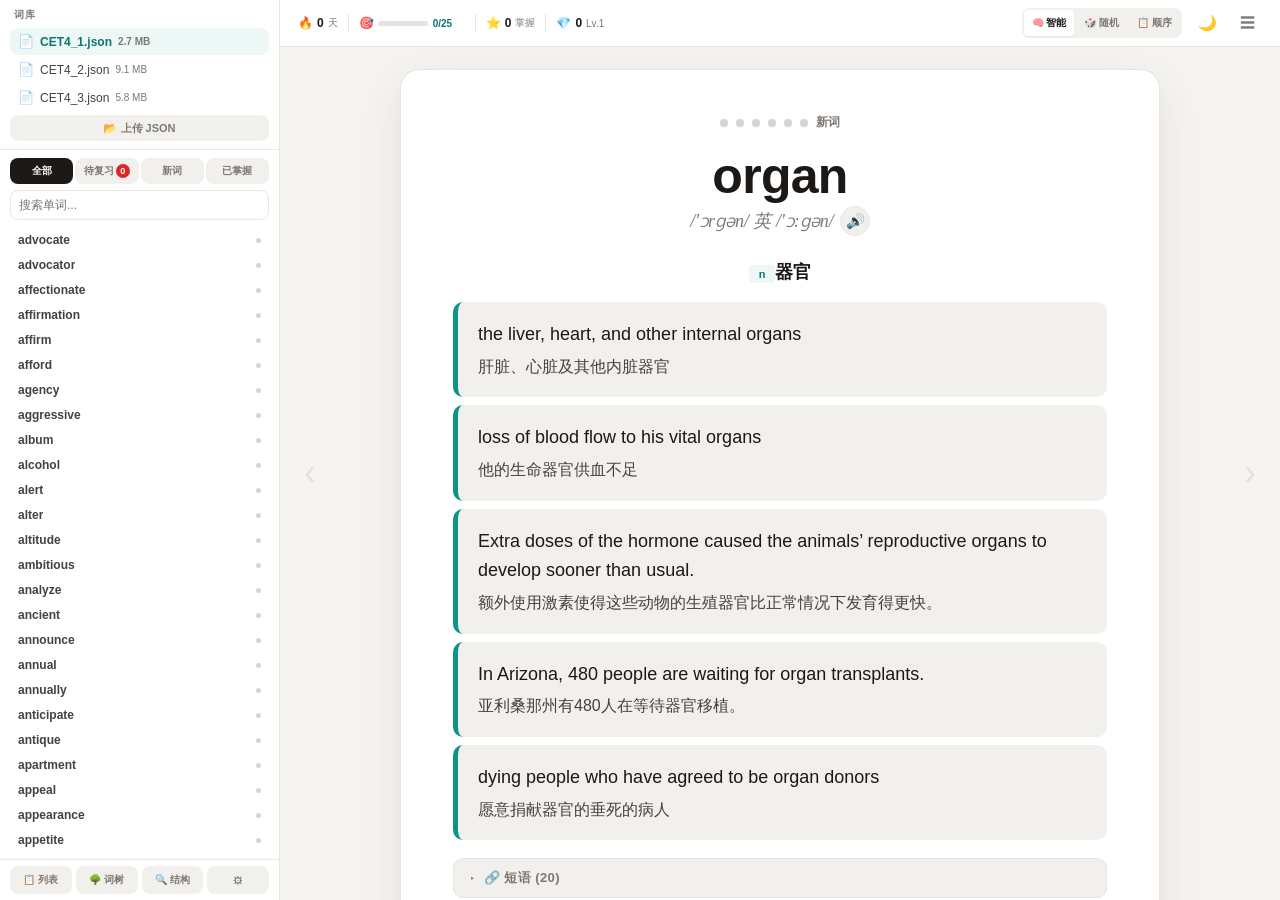
==== commit ff77f4e0: "修复暗夜模式下侧边栏筛选标签（全部/待复习等）白底白字问题" ====
--- a/viewer.html
+++ b/viewer.html
@@ -11,7 +11,8 @@
 .dark .scard.ok{box-shadow:0 0 0 3px var(--su),0 16px 48px rgba(0,0,0,.35)}
 .dark .scard.no{box-shadow:0 0 0 3px var(--da),0 16px 48px rgba(0,0,0,.35)}
 .dark .dz{border-color:#3d3a37}.dark .ldot{background:#4d4a47}.dark .wdot{background:#4d4a47}
-.dark .mbtn.ac{box-shadow:0 1px 2px rgba(0,0,0,.3)}.dark .mbtn.ac{color:var(--ink)}
+.dark .mbtn.ac{box-shadow:0 1px 2px rgba(0,0,0,.3);color:var(--ink)}
+.dark .ftab.ac{background:var(--s3);color:var(--ink)}
 .dark tr:hover td{background:#2d2a28}.dark th:hover{background:#353230}
 .dark .modal-overlay{background:rgba(0,0,0,.6)}.dark .toast{background:#e8e4e1;color:#1a1817}
 .dark .wli.ac,.dark .fitem.ac{color:#2dd4bf}
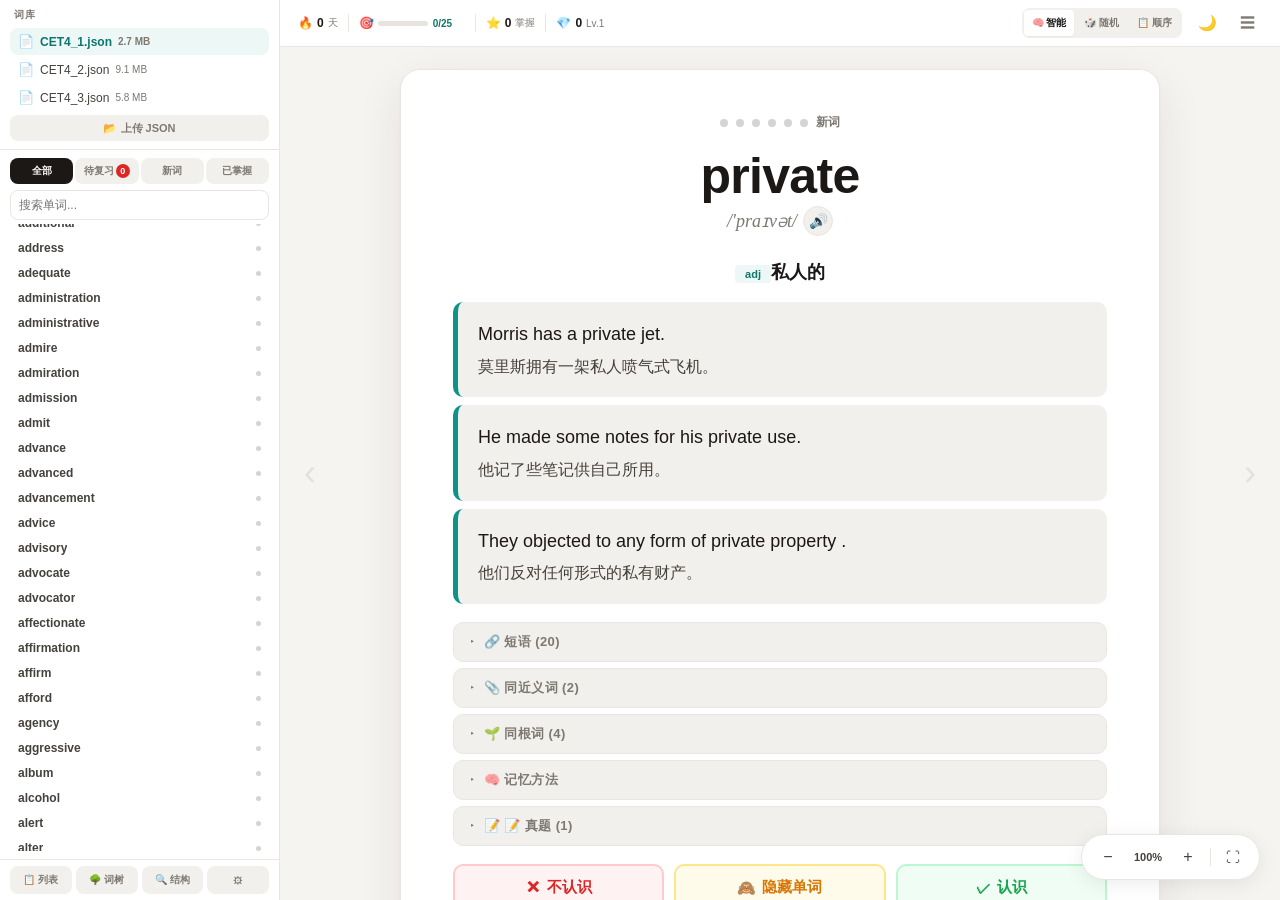
==== commit 79f4d469: "添加全屏模式和画面缩放功能" ====
--- a/viewer.html
+++ b/viewer.html
@@ -5,7 +5,7 @@
 <meta name="viewport" content="width=device-width,initial-scale=1">
 <title>别时容易见时难</title>
 <style>
-:root{--bg:#f6f4f1;--sur:#fff;--s2:#f2f0ec;--s3:#e7e4df;--ink:#1b1816;--ik2:#45413d;--mu:#7d7872;--ln:#e9e6e2;--ac:#0d9488;--ad:rgba(13,148,136,0.08);--su:#16a34a;--sb:#f0fdf4;--da:#dc2626;--db:#fef2f2;--am:#d97706;--bl:#2563eb;--pu:#7c3aed;--ra:16px;--rs:10px;--rx:8px}
+:root{--bg:#f6f4f1;--sur:#fff;--s2:#f2f0ec;--s3:#e7e4df;--ink:#1b1816;--ik2:#45413d;--mu:#7d7872;--ln:#e9e6e2;--ac:#0d9488;--ad:rgba(13,148,136,0.08);--su:#16a34a;--sb:#f0fdf4;--da:#dc2626;--db:#fef2f2;--am:#d97706;--bl:#2563eb;--pu:#7c3aed;--ra:16px;--rs:10px;--rx:8px;--zs:1}
 .dark{--bg:#1a1817;--sur:#252220;--s2:#2d2a28;--s3:#3d3a37;--ink:#e8e4e1;--ik2:#b8b3af;--mu:#8d8782;--ln:#353230;--ad:rgba(13,148,136,0.15);--sb:#0d2e1a;--db:#3f1a1a}
 .dark .scard{box-shadow:0 1px 3px rgba(0,0,0,.2),0 16px 48px rgba(0,0,0,.35)}
 .dark .scard.ok{box-shadow:0 0 0 3px var(--su),0 16px 48px rgba(0,0,0,.35)}
@@ -68,7 +68,7 @@
 .mbtn{height:26px;padding:0 8px;border-radius:4px;font-size:10px;font-weight:700;color:var(--mu)}.mbtn:hover{color:var(--ik2)}.mbtn.ac{background:var(--sur);color:var(--ink);box-shadow:0 1px 2px rgba(0,0,0,.04)}
 .ibtn{width:30px;height:30px;border-radius:var(--rx);font-size:15px;color:var(--mu);display:flex;align-items:center;justify-content:center}.ibtn:hover{background:var(--s2)}
 
-.study{flex:1;overflow-y:auto;display:flex;flex-direction:column;align-items:center;padding:22px 16px 36px}
+.study{flex:1;overflow-y:auto;display:flex;flex-direction:column;align-items:center;padding:22px 16px 36px;zoom:var(--zs)}
 .welc{display:flex;flex-direction:column;align-items:center;justify-content:center;flex:1;width:100%;max-width:540px;text-align:center}
 .dz{border:2px dashed #d6d3d0;border-radius:16px;background:var(--sur);padding:40px 24px;transition:all .2s}.dz.dover{border-color:var(--ac);background:var(--ad)}
 .dz h2{font-size:22px;font-weight:800;margin-bottom:6px}.dz .dp{font-size:13px;color:var(--mu);margin:4px 0}
@@ -138,6 +138,10 @@
 @keyframes tIn{from{opacity:0;transform:translateX(-50%) translateY(-18px)}}@keyframes tOut{to{opacity:0;transform:translateX(-50%) translateY(-18px)}}
 .fitem-wrap{display:flex;align-items:center;gap:0}.fitem-wrap .fitem{flex:1}.fdel{width:22px;height:22px;border-radius:50%;font-size:11px;color:var(--mu);display:flex;align-items:center;justify-content:center;flex-shrink:0;opacity:0;transition:opacity .15s}.fitem-wrap:hover .fdel{opacity:1}.fdel:hover{background:var(--db);color:var(--da)}.fidb{font-size:9px;color:var(--ac);font-weight:600}.fup{font-size:9px;padding:1px 5px;border-radius:6px;background:var(--ad);color:#0f766e;font-weight:700}
 @media(min-width:781px){.app.side-closed .side{width:0;min-width:0;border-right:none;overflow:hidden}.app.side-closed .side>*{display:none}}
+.ftbar{position:fixed;bottom:20px;right:20px;z-index:50;display:flex;align-items:center;gap:4px;background:var(--sur);border:1px solid var(--ln);border-radius:24px;padding:4px 8px;box-shadow:0 4px 20px rgba(0,0,0,.08)}
+.ftbtn{width:36px;height:36px;border-radius:50%;font-size:16px;color:var(--ik2);display:flex;align-items:center;justify-content:center;transition:all .12s}.ftbtn:hover{background:var(--s2);color:var(--ink)}
+.ftlbl{font-size:11px;font-weight:700;color:var(--ik2);min-width:36px;text-align:center;cursor:pointer;padding:4px 2px;border-radius:var(--rx)}.ftlbl:hover{background:var(--s2)}
+.ftsep{width:1px;height:18px;background:var(--ln)}
 .tapz{position:absolute;top:46px;bottom:0;width:60px;z-index:25;display:flex;align-items:center;justify-content:center;-webkit-tap-highlight-color:transparent;user-select:none}
 .tapz span{font-size:36px;color:var(--mu);opacity:.15;transition:opacity .15s;pointer-events:none}
 .tapz:active{background:rgba(13,148,136,0.06)}.tapz:active span{opacity:.5}
@@ -148,6 +152,7 @@
 .side{position:fixed;left:-280px;top:0;bottom:0;width:280px;min-width:280px;box-shadow:4px 0 25px rgba(0,0,0,.12)}.side.op{left:0}
 .sbar{gap:6px;padding:5px 10px}.sd{display:none}.sl{display:none}.mbtn{font-size:9px;padding:0 6px}
 .study{padding:14px 8px 28px}.scard{padding:24px 16px;border-radius:var(--rs)}.word{font-size:30px}
+.ftbar{bottom:10px;right:8px;gap:2px;padding:3px 6px}.ftbtn{width:30px;height:30px;font-size:14px}
 .acts{gap:5px}.act{height:42px;font-size:12px}.dz{padding:28px 14px}
 }
 </style>
@@ -194,6 +199,13 @@
 </div>
 <div class="tapz tapz-l hid" id="tapL"><span>‹</span></div>
 <div class="tapz tapz-r hid" id="tapR"><span>›</span></div>
+<div class="ftbar" id="ftbar">
+<button class="ftbtn" id="zmout" title="缩小">−</button>
+<span class="ftlbl" id="zmlbl">100%</span>
+<button class="ftbtn" id="zmin" title="放大">+</button>
+<div class="ftsep"></div>
+<button class="ftbtn" id="fstog" title="全屏模式" style="font-size:14px">⛶</button>
+</div>
 </main>
 </div>
 
@@ -204,7 +216,7 @@
 <button class="dbtn2 exp" id="expbtn">📤 导出学习数据</button>
 <button class="dbtn2 imp" id="impbtn">📥 导入学习数据</button>
 <input type="file" id="impfin" accept=".json" hidden>
-<p class="sethint" style="color:var(--ac);font-weight:600">v2.2 · 数据保存在浏览器本地</p><div class="mrow" style="margin-top:12px"><label>⌨ 快捷键</label><div style="font-size:11px;color:var(--ik2);line-height:1.6"><b>← →</b> 前后翻词 &nbsp;<b>空格</b> 下一个<br><b>1/A</b> 不认识 &nbsp;<b>2/D</b> 认识 &nbsp;<b>3/S/F</b> 显隐<br><b>R</b> 朗读 &nbsp;<b>Esc</b> 返回卡片视图</div></div>
+<p class="sethint" style="color:var(--ac);font-weight:600">v2.2 · 数据保存在浏览器本地</p><div class="mrow" style="margin-top:12px"><label>⌨ 快捷键</label><div style="font-size:11px;color:var(--ik2);line-height:1.6"><b>← →</b> 前后翻词 &nbsp;<b>空格</b> 下一个<br><b>1/A</b> 不认识 &nbsp;<b>2/D</b> 认识 &nbsp;<b>3/S/F</b> 显隐<br><b>R</b> 朗读 &nbsp;<b>Esc</b> 返回卡片视图<br><b>Ctrl+/-</b> 缩放 &nbsp;<b>Ctrl+0</b> 重置缩放</div></div>
 </div></div></div>
 
 <script>
@@ -597,9 +609,34 @@
   localStorage.setItem('vh3_dark',dm?'1':'0');$('dmtog').textContent=dm?'☀️':'🌙';
 });
 
+// Zoom
+let zs=parseFloat(localStorage.getItem('vh3_zoom'))||1;
+function apz(){
+  document.documentElement.style.setProperty('--zs',zs);
+  $('zmlbl').textContent=Math.round(zs*100)+'%';
+}
+apz();
+$('zmout').addEventListener('click',()=>{zs=Math.max(0.6,zs-0.1);localStorage.setItem('vh3_zoom',zs);apz()});
+$('zmin').addEventListener('click',()=>{zs=Math.min(2,zs+0.1);localStorage.setItem('vh3_zoom',zs);apz()});
+$('zmlbl').addEventListener('click',()=>{zs=1;localStorage.setItem('vh3_zoom',zs);apz()});
+
+// Fullscreen
+function isFS(){return document.fullscreenElement||document.webkitFullscreenElement}
+function upFS(){$('fstog').textContent=isFS()?'✕':'⛶'}
+$('fstog').addEventListener('click',()=>{
+  if(isFS()){(document.exitFullscreen||document.webkitExitFullscreen).call(document)}
+  else{(document.documentElement.requestFullscreen||document.documentElement.webkitRequestFullscreen).call(document.documentElement)}
+});
+document.addEventListener('fullscreenchange',upFS);
+document.addEventListener('webkitfullscreenchange',upFS);
+
 // Keyboard
 document.addEventListener('keydown',e=>{
   if(e.target.tagName==='INPUT'||e.target.tagName==='SELECT'||e.target.tagName==='TEXTAREA')return;
+  // Zoom shortcuts (Ctrl/Cmd +/=/-/0)
+  if((e.ctrlKey||e.metaKey)&&(e.key==='='||e.key==='+')){e.preventDefault();zs=Math.min(2,zs+0.1);localStorage.setItem('vh3_zoom',zs);apz()}
+  if((e.ctrlKey||e.metaKey)&&(e.key==='-'||e.key==='_')){e.preventDefault();zs=Math.max(0.6,zs-0.1);localStorage.setItem('vh3_zoom',zs);apz()}
+  if((e.ctrlKey||e.metaKey)&&e.key==='0'){e.preventDefault();zs=1;localStorage.setItem('vh3_zoom',zs);apz()}
   let ic=!$('cdv').classList.contains('hid'),iw=!$('wtv').classList.contains('hid');
   if(ic){if(e.key==='ArrowLeft')advCard(-1);if(e.key==='ArrowRight'||e.key===' '){e.preventDefault();advCard(1)}if(e.key==='1'||e.key==='a')onNo();if(e.key==='2'||e.key==='d')onKnow();if(e.key==='3'||e.key==='s'||e.key==='f')onRv();if(e.key==='r')onSpk()}
   if(iw){if(e.key==='ArrowLeft')advWT(-1);if(e.key==='ArrowRight'||e.key===' '){e.preventDefault();advWT(1)}}
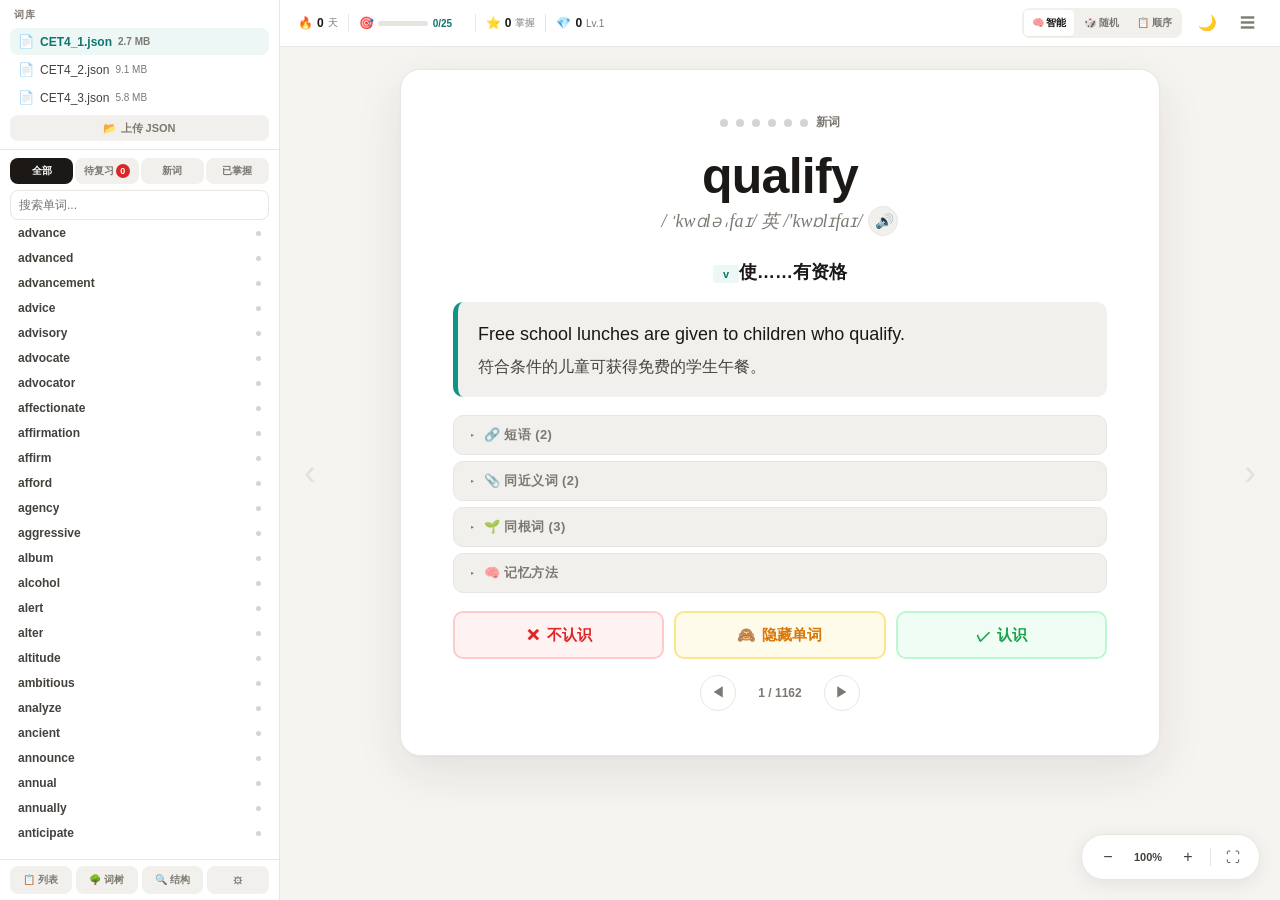
==== commit ce8001a2: "修复暗夜模式侧边栏滚动条白色、随机模式侧边栏滚动位置不准" ====
--- a/viewer.html
+++ b/viewer.html
@@ -16,6 +16,8 @@
 .dark tr:hover td{background:#2d2a28}.dark th:hover{background:#353230}
 .dark .modal-overlay{background:rgba(0,0,0,.6)}.dark .toast{background:#e8e4e1;color:#1a1817}
 .dark .wli.ac,.dark .fitem.ac{color:#2dd4bf}
+.dark .wlist{scrollbar-color:var(--s3) transparent}
+.dark .study{scrollbar-color:var(--s3) transparent}
 .dark .act.no{border-color:#5c1a1a}.dark .act.no:hover{background:#3f1a1a}
 .dark .act.ok{border-color:#0d3d1a}.dark .act.ok:hover{background:#0d2e1a}
 .dark .act.rv{background:#2d2410;border-color:#5c4a18}.dark .act.rv:hover{background:#3d3018}
@@ -402,13 +404,13 @@
   $('npos').textContent=(qi+1)+' / '+q.length;
 
   // Scroll sidebar
-  requestAnimationFrame(()=>{let a=$('wlist').querySelector('.wli.ac');if(a)a.scrollIntoView({block:'nearest',behavior:'smooth'})});
+  requestAnimationFrame(()=>{let a=$('wlist').querySelector('.wli.ac');if(a)a.scrollIntoView({block:'center',behavior:'smooth'})});
 }
 function xsec(title,icon,arr,fn){
   return '<details class="xsec"><summary>'+icon+' '+title+' ('+arr.length+')</summary><div class="xbody">'+arr.map(fn).join('')+'</div></details>';
 }
 
-function advCard(d){qi+=d;if(qi<0)qi=q.length-1;if(qi>=q.length){buildQ();qi=0}flc=false;let c=$('scard');c.classList.remove('ok','no');renderCard()}
+function advCard(d){qi+=d;if(qi<0)qi=q.length-1;if(qi>=q.length){buildQ();qi=0}flc=false;let c=$('scard');c.classList.remove('ok','no');renderCard();renderSide()}
 function onKnow(){if(!q.length)return;recReview(items[q[qi]].id,true);let c=$('scard');c.classList.add('ok');setTimeout(()=>c.classList.remove('ok'),400);advCard(1)}
 function onNo(){if(!q.length)return;recReview(items[q[qi]].id,false);let c=$('scard');c.classList.add('no');setTimeout(()=>c.classList.remove('no'),400);flc=false;renderCard()}
 function onRv(){flc=!flc;renderCard()}
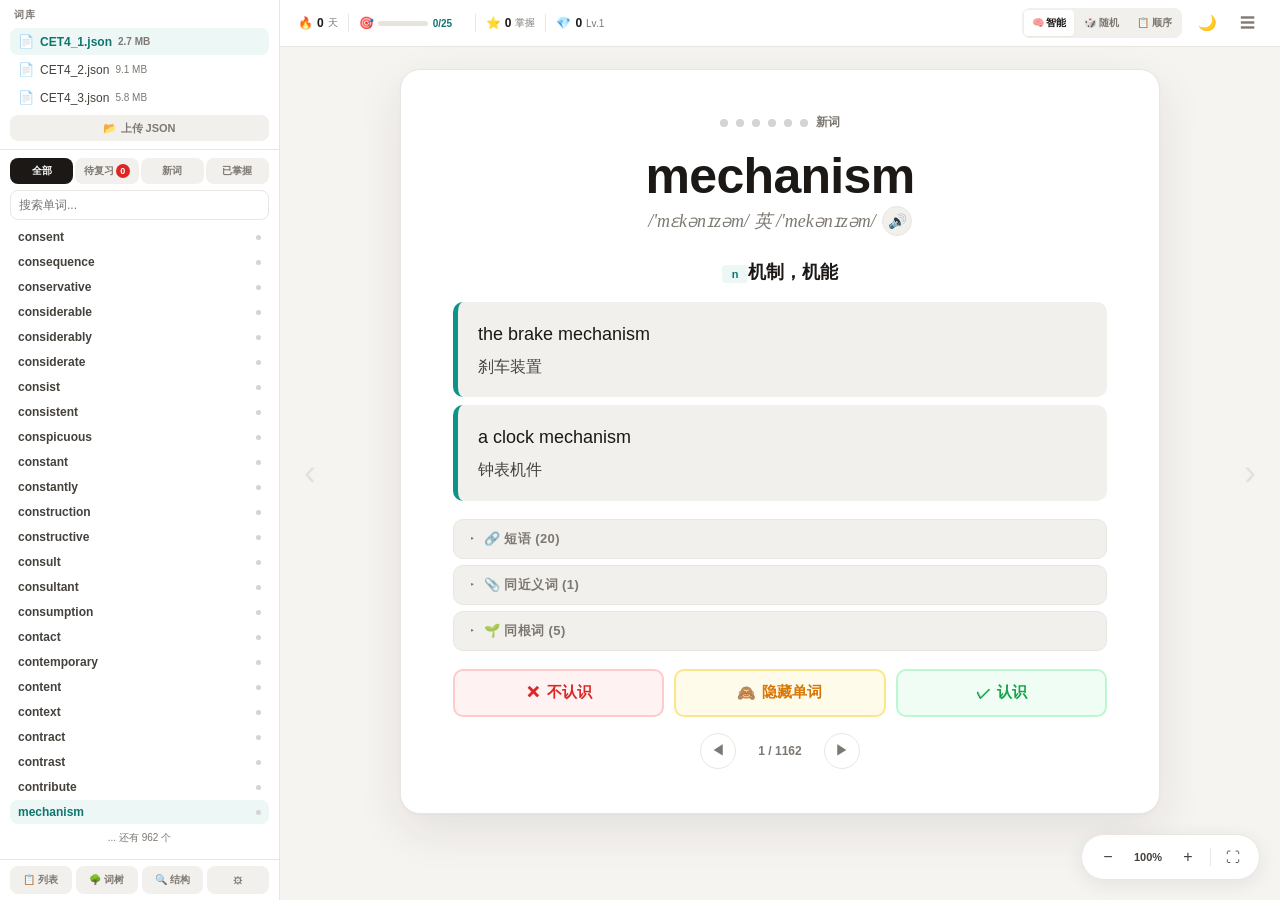
==== commit 78c9d0b3: "修复侧边栏滚动定位：改用scrollTop直接定位，避免scrollIntoView冲突" ====
--- a/viewer.html
+++ b/viewer.html
@@ -402,9 +402,6 @@
   if(ex.exam?.length)eh+=xsec('📝 真题','📝',ex.exam,(e,i)=>'<p class="xline"><b>Q:</b> '+e.question+'<br>'+e.choices.map((c,j)=>(j+1===e.rightIdx?'<b>✓'+c+'</b>':c)).join(' / ')+'<br><span style="color:var(--mu);font-size:10px">'+e.answer+'</span></p>');
   $('cextras').innerHTML=eh;
   $('npos').textContent=(qi+1)+' / '+q.length;
-
-  // Scroll sidebar
-  requestAnimationFrame(()=>{let a=$('wlist').querySelector('.wli.ac');if(a)a.scrollIntoView({block:'center',behavior:'smooth'})});
 }
 function xsec(title,icon,arr,fn){
   return '<details class="xsec"><summary>'+icon+' '+title+' ('+arr.length+')</summary><div class="xbody">'+arr.map(fn).join('')+'</div></details>';
@@ -429,7 +426,7 @@
     let i=parseInt(btn.dataset.i),p=q.indexOf(i);if(p>=0)qi=p;else{q=[i,...q.filter(j=>j!==i)];qi=0}flc=false;renderCard();
     if(window.innerWidth<780) $('side').classList.remove('op');
   })});
-  if(cur>=0) requestAnimationFrame(()=>{let a=$('wlist').querySelector('.wli.ac');if(a)a.scrollIntoView({block:'center',behavior:'smooth'})});
+  if(cur>=0) requestAnimationFrame(()=>{let a=$('wlist').querySelector('.wli.ac');if(a){let c=$('wlist');c.scrollTo({top:a.offsetTop-c.clientHeight/2+a.offsetHeight/2,behavior:'smooth'})}});
 }
 async function loadFileList(){
   cfiles=[];
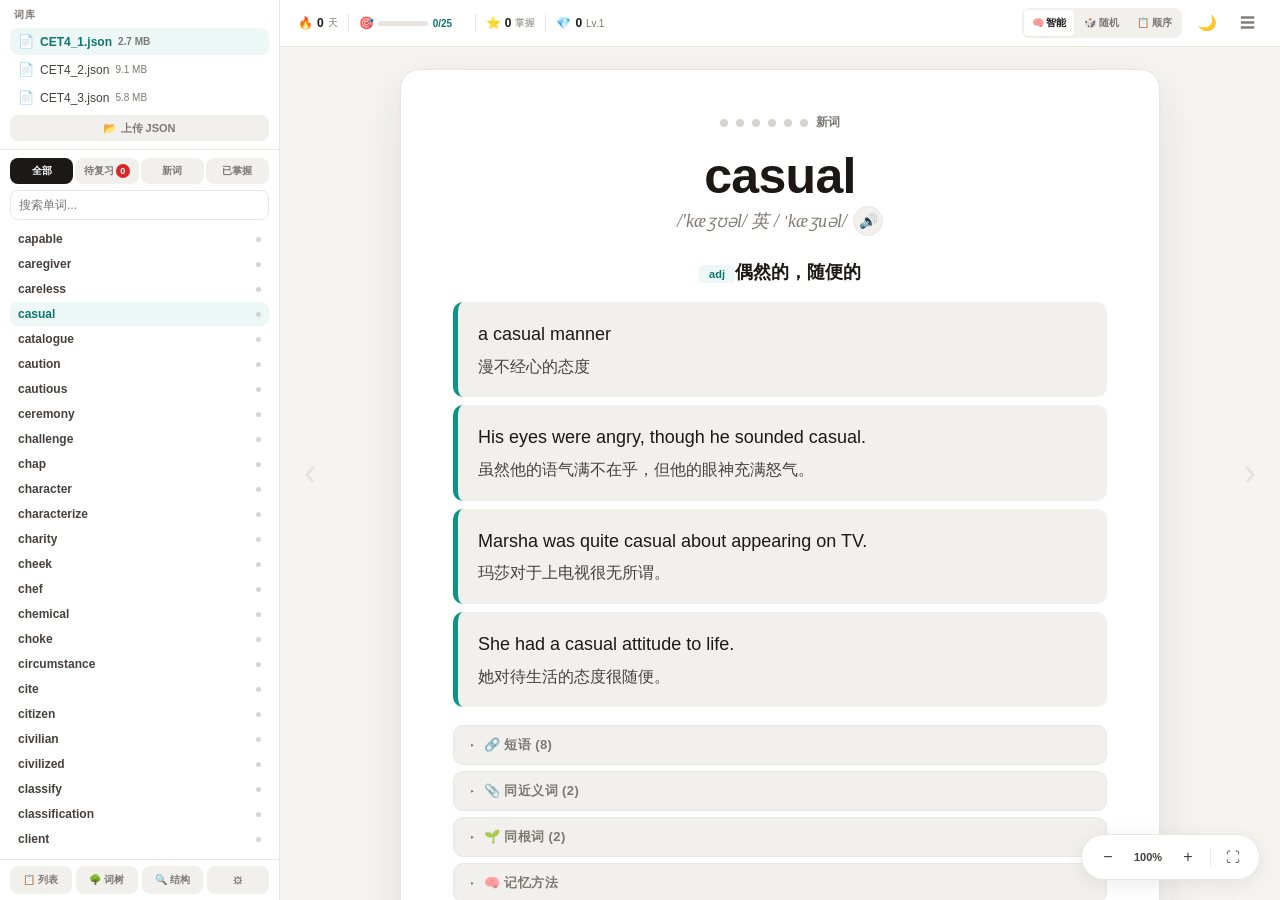
==== commit 12552649: "修复离线加载慢：优先从IndexedDB读缓存，没有再走网络请求" ====
--- a/viewer.html
+++ b/viewer.html
@@ -295,8 +295,9 @@
 }
 async function loadFile(filename){
   showV('ldv');
-  try{let r=await fetch(filename);if(!r.ok)throw Error('fail');loadFromJson(await r.json(),filename);return}catch{}
   try{let entry=await idbLoad(filename);if(entry){loadFromJson(JSON.parse(entry.content),filename);return}}catch{}
+  try{let r=await fetch(filename);if(!r.ok)throw Error('fail');let json=await r.json();loadFromJson(json,filename);
+  try{await idbSave(filename,JSON.stringify(json))}catch{}return}catch{}
   $('shint').textContent='\u274c \u52a0\u8f7d\u5931\u8d25: '+filename;showV('welc')
 }
 async function handleFiles(fl){
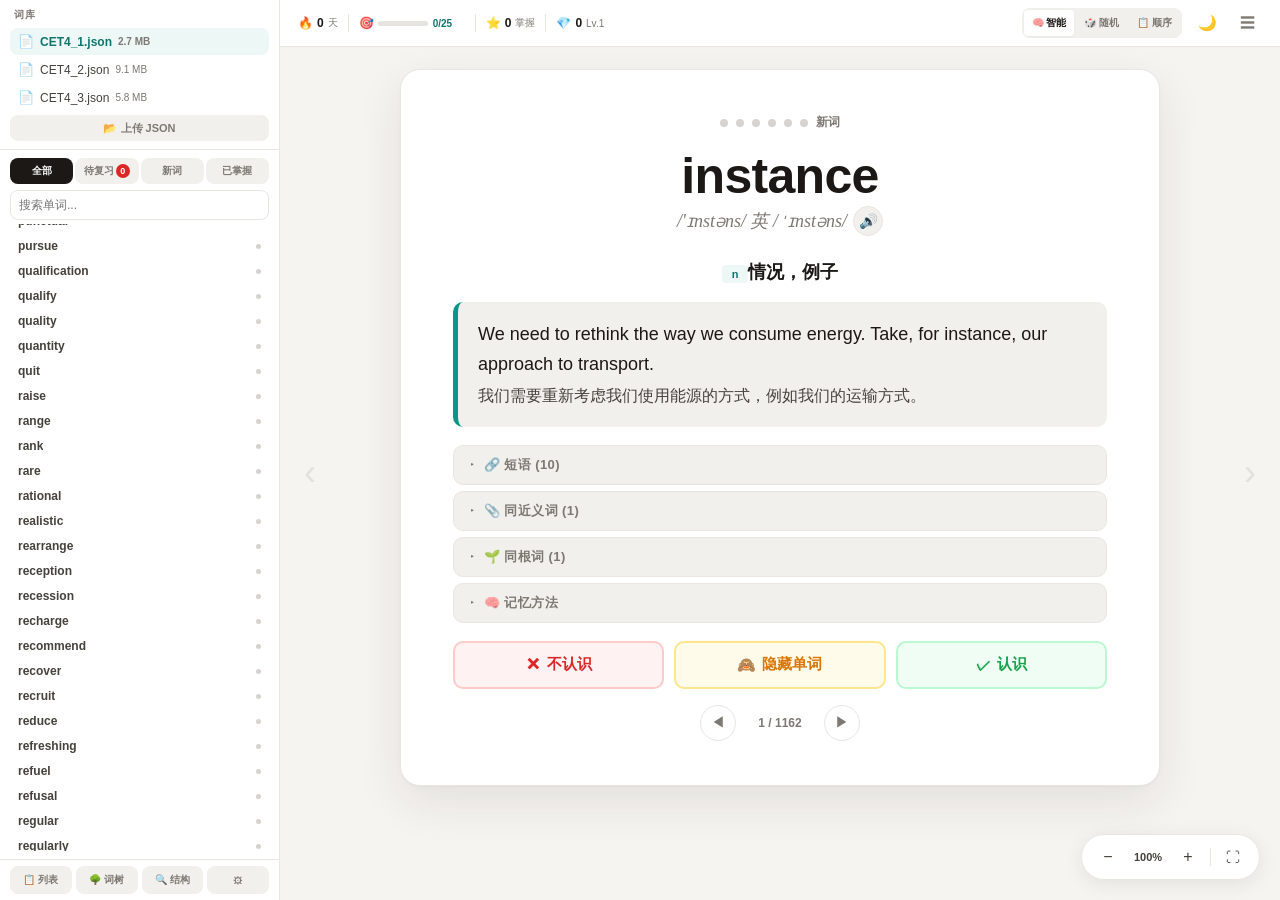
==== commit 7f22044d: "@ fix: 侧边栏移除200词限制，显示全部单词；添加content-visibility优化渲染；支持移动端滑动手势 @" ====
--- a/viewer.html
+++ b/viewer.html
@@ -47,7 +47,7 @@
 
 .srch{width:100%;height:30px;padding:0 8px;border:1px solid var(--ln);border-radius:var(--rx);font-size:12px;background:var(--sur);margin-bottom:4px}.srch:focus{border-color:var(--ac);box-shadow:0 0 0 3px var(--ad)}
 .wlist{flex:1;overflow-y:auto;display:flex;flex-direction:column;gap:1px}
-.wli{display:flex;align-items:center;justify-content:space-between;padding:5px 8px;border-radius:var(--rx);font-size:12px;text-align:left;color:var(--ik2);transition:background .1s}
+.wli{display:flex;align-items:center;justify-content:space-between;padding:5px 8px;border-radius:var(--rx);font-size:12px;text-align:left;color:var(--ik2);transition:background .1s;content-visibility:auto;contain-intrinsic-size:auto 28px}
 .wli:hover{background:var(--s2)}.wli.ac{background:var(--ad);color:#0f766e;font-weight:700}
 .wli .ww{font-weight:600;overflow:hidden;text-overflow:ellipsis;white-space:nowrap}
 .wdot{width:5px;height:5px;border-radius:50%;background:#d6d3d0;flex-shrink:0}
@@ -416,13 +416,11 @@
 
 // ─── Sidebar ───────────────────────────────────────────────
 function renderSide(){
-  let idxs=filtIdxs(),max=200,shown=idxs.slice(0,max);
-  let cur=q.length>0?q[qi]:-1;
-  if(cur>=0&&!shown.includes(cur)) shown.push(cur);
-  $('wlist').innerHTML=shown.map(i=>{
+  let idxs=filtIdxs(),cur=q.length>0?q[qi]:-1;
+  $('wlist').innerHTML=idxs.map(i=>{
     let it=items[i],w=ws(it.id),ac=q.length>0&&q[qi]===i;
     return '<button class="wli'+(ac?' ac':'')+'" data-i="'+i+'"><span class="ww">'+it.word+'</span><span class="wdot l'+Math.min(w.level,MAXL)+'"></span></button>';
-  }).join('')+(idxs.length>max&&!shown.includes(idxs[max])?'<p style="text-align:center;color:var(--mu);font-size:10px;padding:6px">... 还有 '+(idxs.length-max)+' 个</p>':'');
+  }).join('');
   $('wlist').querySelectorAll('.wli').forEach(btn=>{btn.addEventListener('click',()=>{
     let i=parseInt(btn.dataset.i),p=q.indexOf(i);if(p>=0)qi=p;else{q=[i,...q.filter(j=>j!==i)];qi=0}flc=false;renderCard();
     if(window.innerWidth<780) $('side').classList.remove('op');
@@ -630,6 +628,20 @@
 document.addEventListener('fullscreenchange',upFS);
 document.addEventListener('webkitfullscreenchange',upFS);
 
+// ─── Swipe ──────────────────────────────────────────────────
+let tsX=0,tsY=0,tsT=0;
+document.addEventListener('touchstart',e=>{
+  if(e.target.closest('.side')||e.target.closest('.modal-overlay')||e.target.closest('button')||e.target.closest('summary')||e.target.closest('details'))return;
+  tsX=e.touches[0].clientX;tsY=e.touches[0].clientY;tsT=Date.now();
+},{passive:true});
+document.addEventListener('touchend',e=>{
+  let dx=e.changedTouches[0].clientX-tsX,dy=e.changedTouches[0].clientY-tsY;
+  if(Date.now()-tsT>600||Math.abs(dx)<40||Math.abs(dy)>Math.abs(dx)*1.2)return;
+  let ic=!$('cdv').classList.contains('hid'),iw=!$('wtv').classList.contains('hid');
+  if(ic)advCard(dx>0?-1:1);
+  else if(iw)advWT(dx>0?-1:1);
+});
+
 // Keyboard
 document.addEventListener('keydown',e=>{
   if(e.target.tagName==='INPUT'||e.target.tagName==='SELECT'||e.target.tagName==='TEXTAREA')return;
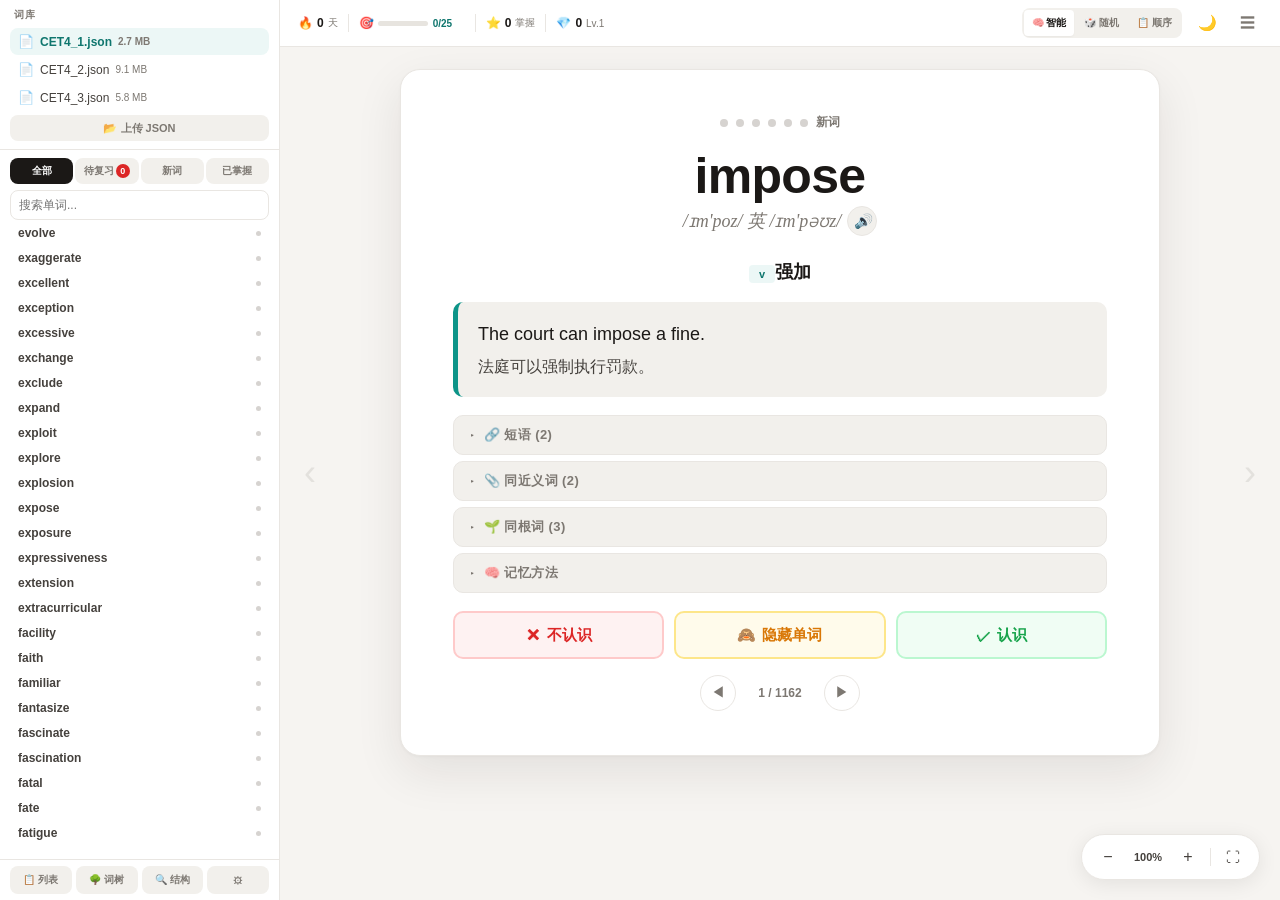
==== commit 7a8d8448: "@ fix: 侧边栏滚动定位改用scrollIntoView(instant)，解决随机模式单词对不准的问题 @" ====
--- a/viewer.html
+++ b/viewer.html
@@ -425,7 +425,7 @@
     let i=parseInt(btn.dataset.i),p=q.indexOf(i);if(p>=0)qi=p;else{q=[i,...q.filter(j=>j!==i)];qi=0}flc=false;renderCard();
     if(window.innerWidth<780) $('side').classList.remove('op');
   })});
-  if(cur>=0) requestAnimationFrame(()=>{let a=$('wlist').querySelector('.wli.ac');if(a){let c=$('wlist');c.scrollTo({top:a.offsetTop-c.clientHeight/2+a.offsetHeight/2,behavior:'smooth'})}});
+  if(cur>=0) requestAnimationFrame(()=>{let a=$('wlist').querySelector('.wli.ac');if(a){a.scrollIntoView({block:'center',behavior:'instant'})}});
 }
 async function loadFileList(){
   cfiles=[];
